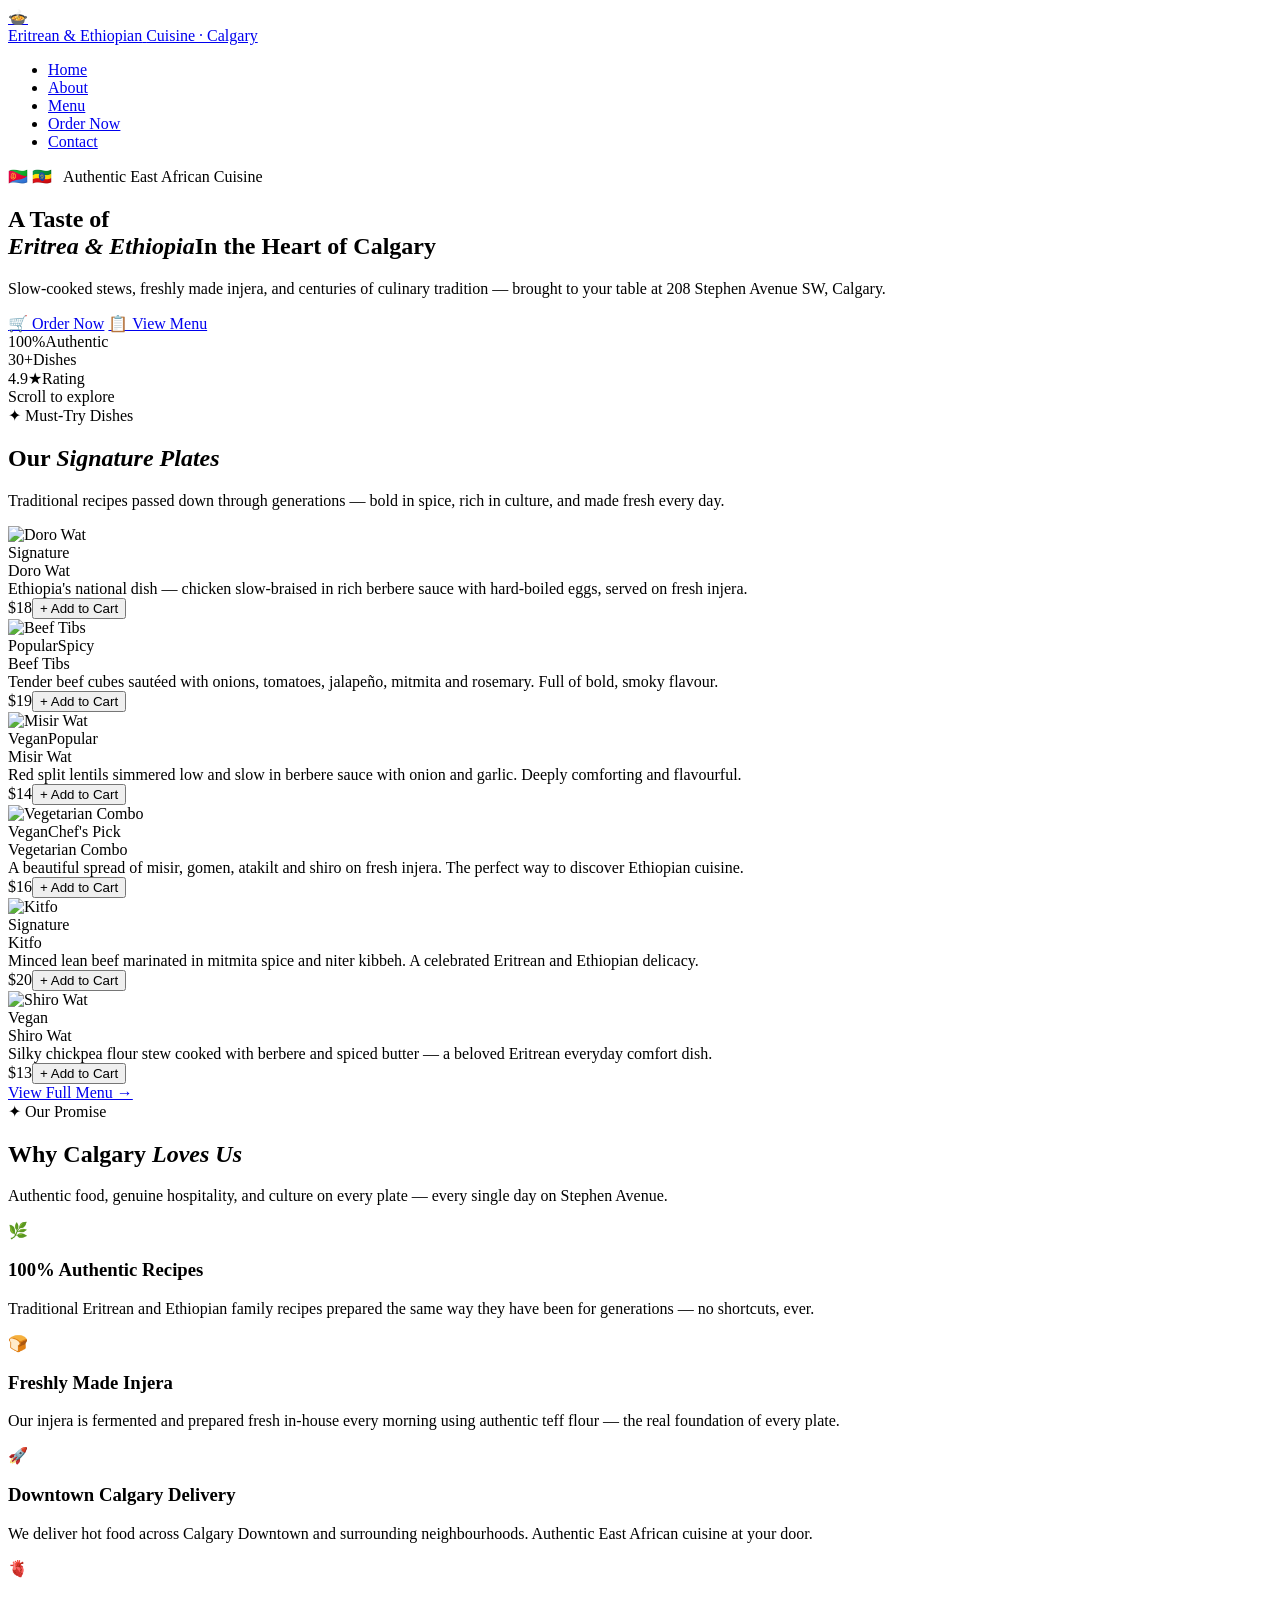
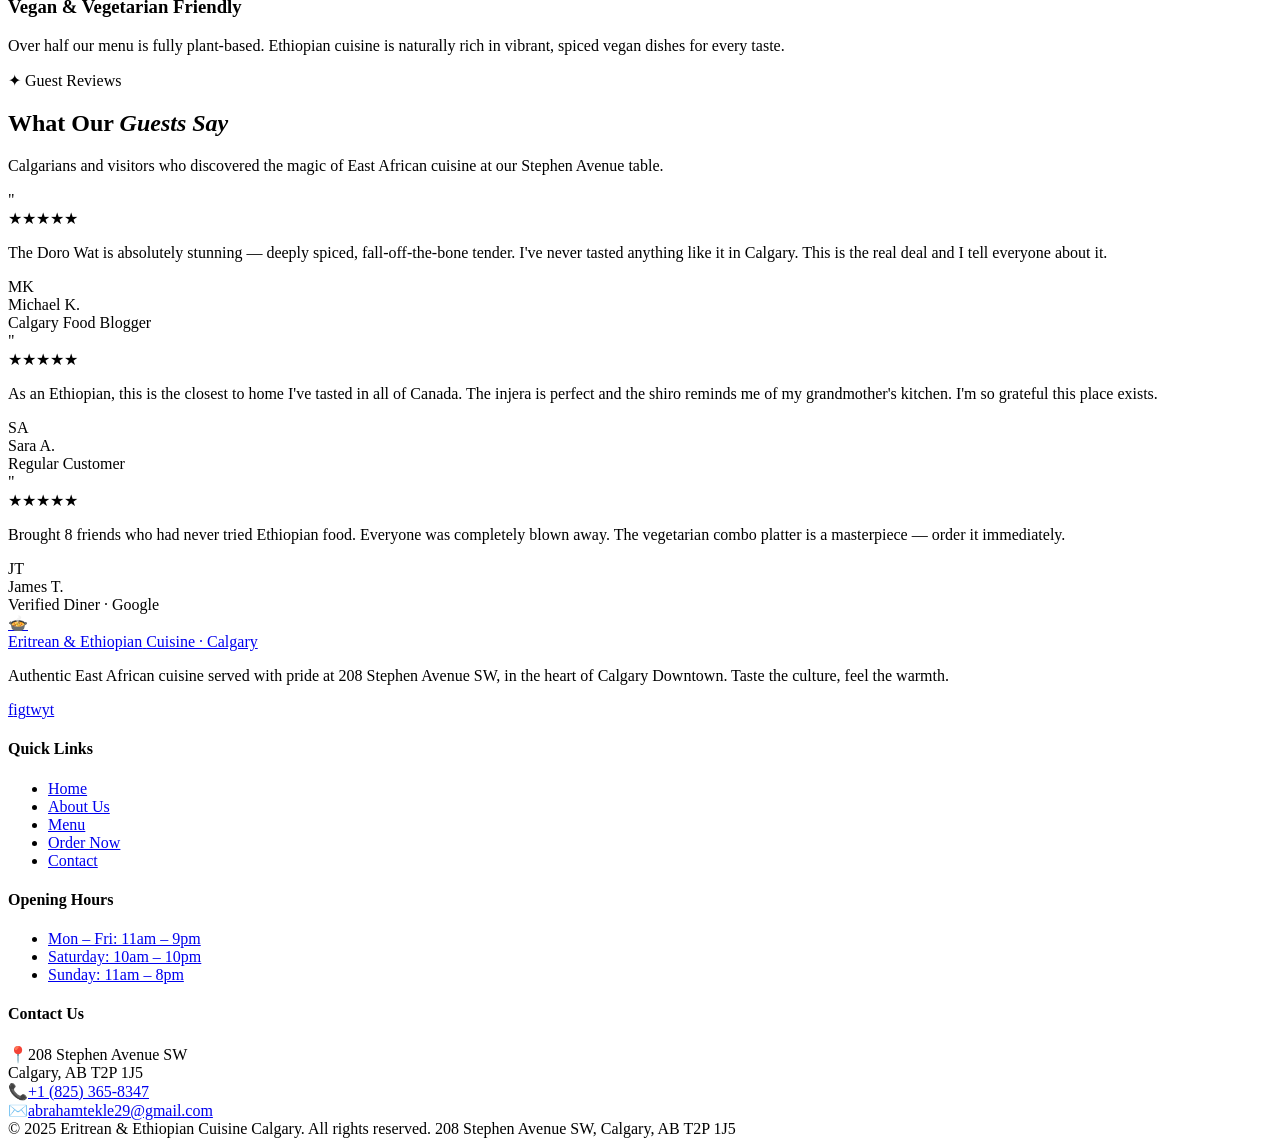
==== index.html @ 9008c28e "Add files via upload" ====
<!DOCTYPE html>
<html lang="en">
<head>
<link rel="stylesheet" href="css/style.css">
<meta charset="UTF-8">
<meta name="viewport" content="width=device-width, initial-scale=1.0">
<title>Eritrean & Ethiopian Cuisine — Calgary Downtown</title>

</head>
<body>

<!-- ── NAVBAR ── -->
<nav class="nav" id="nav">
  <a href="index.html" class="logo">
    <div class="logo-mark">🍲</div>
    <div class="logo-text">
      <span class="logo-main">Eritrean & Ethiopian</span>
      <span class="logo-sub">Cuisine · Calgary</span>
    </div>
  </a>
  <ul class="nav-links" id="navLinks">
    <li><a href="index.html" class="active">Home</a></li>
    <li><a href="about.html">About</a></li>
    <li><a href="menu.html">Menu</a></li>
    <li><a href="order.html" class="nav-cta">Order Now</a></li>
    <li><a href="contact.html">Contact</a></li>
  </ul>
  <div class="hamburger" onclick="document.getElementById('navLinks').classList.toggle('open')">
    <span></span><span></span><span></span>
  </div>
</nav>

<!-- ── HERO ── -->
<section class="hero">
  <div class="hero-bg"></div>
  <div class="hero-glow"></div>
  <div class="hero-content">
    <div class="hero-tag">🇪🇷 🇪🇹 &nbsp; Authentic East African Cuisine</div>
    <h1>A Taste of<br><em>Eritrea & Ethiopia</em><span>In the Heart of Calgary</span></h1>
    <p class="hero-sub">Slow-cooked stews, freshly made injera, and centuries of culinary tradition — brought to your table at 208 Stephen Avenue SW, Calgary.</p>
    <div class="hero-btns">
      <a href="order.html" class="btn btn-red">🛒 Order Now</a>
      <a href="menu.html" class="btn btn-outline">📋 View Menu</a>
    </div>
  </div>
  <div class="hero-stats">
    <div class="hero-stats-inner">
      <div class="stat"><span class="num">100%</span><span class="lbl">Authentic</span></div>
      <div class="stat"><span class="num">30+</span><span class="lbl">Dishes</span></div>
      <div class="stat"><span class="num">4.9★</span><span class="lbl">Rating</span></div>
    </div>
  </div>
  <div class="hero-scroll"><div class="scroll-line"></div> Scroll to explore</div>
  <div class="hero-fade"></div>
</section>
<div class="flag-stripe"></div>

<!-- ── FEATURED DISHES ── -->
<section style="background:var(--bg2);">
  <div class="eyebrow reveal">✦ Must-Try Dishes</div>
  <h2 class="sh reveal">Our <em>Signature Plates</em></h2>
  <p class="section-sub reveal">Traditional recipes passed down through generations — bold in spice, rich in culture, and made fresh every day.</p>
  <div class="dishes-grid">

    <div class="dish-card reveal">
      <div class="dish-img">
        <img src="images/hero-bg.jpg" alt="Doro Wat" loading="lazy">
        <div class="dish-img-overlay"></div>
        <div class="badge-wrap"><span class="badge bp">Signature</span></div>
      </div>
      <div class="dish-body">
        <div class="dish-name">Doro Wat</div>
        <div class="dish-desc">Ethiopia's national dish — chicken slow-braised in rich berbere sauce with hard-boiled eggs, served on fresh injera.</div>
        <div class="dish-foot"><span class="dish-price">$18</span><button class="add-btn" onclick="flash(this)">+ Add to Cart</button></div>
      </div>
    </div>

    <div class="dish-card reveal">
      <div class="dish-img">
        <img src="images/tibs.jpg" alt="Beef Tibs" loading="lazy">
        <div class="dish-img-overlay"></div>
        <div class="badge-wrap"><span class="badge bp">Popular</span><span class="badge bs">Spicy</span></div>
      </div>
      <div class="dish-body">
        <div class="dish-name">Beef Tibs</div>
        <div class="dish-desc">Tender beef cubes sautéed with onions, tomatoes, jalapeño, mitmita and rosemary. Full of bold, smoky flavour.</div>
        <div class="dish-foot"><span class="dish-price">$19</span><button class="add-btn" onclick="flash(this)">+ Add to Cart</button></div>
      </div>
    </div>

    <div class="dish-card reveal">
      <div class="dish-img">
        <img src="images/misir-wat.jpg" alt="Misir Wat" loading="lazy">
        <div class="dish-img-overlay"></div>
        <div class="badge-wrap"><span class="badge bv">Vegan</span><span class="badge bp">Popular</span></div>
      </div>
      <div class="dish-body">
        <div class="dish-name">Misir Wat</div>
        <div class="dish-desc">Red split lentils simmered low and slow in berbere sauce with onion and garlic. Deeply comforting and flavourful.</div>
        <div class="dish-foot"><span class="dish-price">$14</span><button class="add-btn" onclick="flash(this)">+ Add to Cart</button></div>
      </div>
    </div>

    <div class="dish-card reveal">
      <div class="dish-img">
        <img src="images/veggie-combo.jpg" alt="Vegetarian Combo" loading="lazy">
        <div class="dish-img-overlay"></div>
        <div class="badge-wrap"><span class="badge bv">Vegan</span><span class="badge bc">Chef's Pick</span></div>
      </div>
      <div class="dish-body">
        <div class="dish-name">Vegetarian Combo</div>
        <div class="dish-desc">A beautiful spread of misir, gomen, atakilt and shiro on fresh injera. The perfect way to discover Ethiopian cuisine.</div>
        <div class="dish-foot"><span class="dish-price">$16</span><button class="add-btn" onclick="flash(this)">+ Add to Cart</button></div>
      </div>
    </div>

    <div class="dish-card reveal">
      <div class="dish-img">
        <img src="images/kitfo.jpg" alt="Kitfo" loading="lazy">
        <div class="dish-img-overlay"></div>
        <div class="badge-wrap"><span class="badge bp">Signature</span></div>
      </div>
      <div class="dish-body">
        <div class="dish-name">Kitfo</div>
        <div class="dish-desc">Minced lean beef marinated in mitmita spice and niter kibbeh. A celebrated Eritrean and Ethiopian delicacy.</div>
        <div class="dish-foot"><span class="dish-price">$20</span><button class="add-btn" onclick="flash(this)">+ Add to Cart</button></div>
      </div>
    </div>

    <div class="dish-card reveal">
      <div class="dish-img">
        <img src="images/shiro.jpg" alt="Shiro Wat" loading="lazy">
        <div class="dish-img-overlay"></div>
        <div class="badge-wrap"><span class="badge bv">Vegan</span></div>
      </div>
      <div class="dish-body">
        <div class="dish-name">Shiro Wat</div>
        <div class="dish-desc">Silky chickpea flour stew cooked with berbere and spiced butter — a beloved Eritrean everyday comfort dish.</div>
        <div class="dish-foot"><span class="dish-price">$13</span><button class="add-btn" onclick="flash(this)">+ Add to Cart</button></div>
      </div>
    </div>

  </div>
  <div class="view-all reveal"><a href="menu.html" class="btn btn-outline">View Full Menu →</a></div>
</section>

<!-- ── WHY CHOOSE US ── -->
<section style="background:var(--bg);">
  <div class="eyebrow reveal">✦ Our Promise</div>
  <h2 class="sh reveal">Why Calgary <em>Loves Us</em></h2>
  <p class="section-sub reveal">Authentic food, genuine hospitality, and culture on every plate — every single day on Stephen Avenue.</p>
  <div class="why-grid">
    <div class="why-card reveal">
      <div class="why-icon">🌿</div>
      <h3>100% Authentic Recipes</h3>
      <p>Traditional Eritrean and Ethiopian family recipes prepared the same way they have been for generations — no shortcuts, ever.</p>
    </div>
    <div class="why-card reveal">
      <div class="why-icon">🍞</div>
      <h3>Freshly Made Injera</h3>
      <p>Our injera is fermented and prepared fresh in-house every morning using authentic teff flour — the real foundation of every plate.</p>
    </div>
    <div class="why-card reveal">
      <div class="why-icon">🚀</div>
      <h3>Downtown Calgary Delivery</h3>
      <p>We deliver hot food across Calgary Downtown and surrounding neighbourhoods. Authentic East African cuisine at your door.</p>
    </div>
    <div class="why-card reveal">
      <div class="why-icon">🫀</div>
      <h3>Vegan & Vegetarian Friendly</h3>
      <p>Over half our menu is fully plant-based. Ethiopian cuisine is naturally rich in vibrant, spiced vegan dishes for every taste.</p>
    </div>
  </div>
</section>

<!-- ── TESTIMONIALS ── -->
<section style="background:var(--bg2);">
  <div class="eyebrow reveal">✦ Guest Reviews</div>
  <h2 class="sh reveal">What Our <em>Guests Say</em></h2>
  <p class="section-sub reveal">Calgarians and visitors who discovered the magic of East African cuisine at our Stephen Avenue table.</p>
  <div class="test-grid">
    <div class="test-card reveal">
      <div class="quote-icon">"</div>
      <div class="stars">★★★★★</div>
      <p class="test-text">The Doro Wat is absolutely stunning — deeply spiced, fall-off-the-bone tender. I've never tasted anything like it in Calgary. This is the real deal and I tell everyone about it.</p>
      <div class="reviewer"><div class="rev-av">MK</div><div><div class="rev-name">Michael K.</div><div class="rev-title">Calgary Food Blogger</div></div></div>
    </div>
    <div class="test-card reveal">
      <div class="quote-icon">"</div>
      <div class="stars">★★★★★</div>
      <p class="test-text">As an Ethiopian, this is the closest to home I've tasted in all of Canada. The injera is perfect and the shiro reminds me of my grandmother's kitchen. I'm so grateful this place exists.</p>
      <div class="reviewer"><div class="rev-av">SA</div><div><div class="rev-name">Sara A.</div><div class="rev-title">Regular Customer</div></div></div>
    </div>
    <div class="test-card reveal">
      <div class="quote-icon">"</div>
      <div class="stars">★★★★★</div>
      <p class="test-text">Brought 8 friends who had never tried Ethiopian food. Everyone was completely blown away. The vegetarian combo platter is a masterpiece — order it immediately.</p>
      <div class="reviewer"><div class="rev-av">JT</div><div><div class="rev-name">James T.</div><div class="rev-title">Verified Diner · Google</div></div></div>
    </div>
  </div>
</section>

<!-- ── FOOTER ── -->
<footer>
  <div class="footer-grid">
    <div class="footer-brand">
      <a href="index.html" class="logo">
        <div class="logo-mark">🍲</div>
        <div class="logo-text">
          <span class="logo-main">Eritrean & Ethiopian</span>
          <span class="logo-sub">Cuisine · Calgary</span>
        </div>
      </a>
      <p>Authentic East African cuisine served with pride at 208 Stephen Avenue SW, in the heart of Calgary Downtown. Taste the culture, feel the warmth.</p>
      <div class="socials"><a href="#">f</a><a href="#">ig</a><a href="#">tw</a><a href="#">yt</a></div>
    </div>
    <div class="footer-col">
      <h4>Quick Links</h4>
      <ul>
        <li><a href="index.html">Home</a></li>
        <li><a href="about.html">About Us</a></li>
        <li><a href="menu.html">Menu</a></li>
        <li><a href="order.html">Order Now</a></li>
        <li><a href="contact.html">Contact</a></li>
      </ul>
    </div>
    <div class="footer-col">
      <h4>Opening Hours</h4>
      <ul>
        <li><a href="#">Mon – Fri: 11am – 9pm</a></li>
        <li><a href="#">Saturday: 10am – 10pm</a></li>
        <li><a href="#">Sunday: 11am – 8pm</a></li>
      </ul>
    </div>
    <div class="footer-col">
      <h4>Contact Us</h4>
      <div class="fci"><span class="ico">📍</span><span>208 Stephen Avenue SW<br>Calgary, AB T2P 1J5</span></div>
      <div class="fci"><span class="ico">📞</span><span><a href="tel:+18253658347">+1 (825) 365-8347</a></span></div>
      <div class="fci"><span class="ico">✉️</span><span><a href="mailto:abrahamtekle29@gmail.com">abrahamtekle29@gmail.com</a></span></div>
    </div>
  </div>
  <div class="footer-bottom">
    <span>© 2025 Eritrean & Ethiopian Cuisine Calgary. All rights reserved.</span>
    <span>208 Stephen Avenue SW, Calgary, AB T2P 1J5</span>
  </div>
</footer>

<script>
  const nav = document.getElementById('nav');
  window.addEventListener('scroll', () => nav.classList.toggle('scrolled', scrollY > 50));
  const obs = new IntersectionObserver((e) => e.forEach((el, i) => { if (el.isIntersecting) setTimeout(() => el.target.classList.add('in'), i * 80); }), { threshold: .1 });
  document.querySelectorAll('.reveal').forEach(el => obs.observe(el));
  function flash(btn) {
    btn.textContent = '✓ Added'; btn.style.background = '#2a5424'; btn.style.borderColor = '#2a5424'; btn.style.color = '#6abf5e';
    setTimeout(() => { btn.textContent = '+ Add to Cart'; btn.style.cssText = ''; }, 1600);
  }
</script>
</body>
</html>
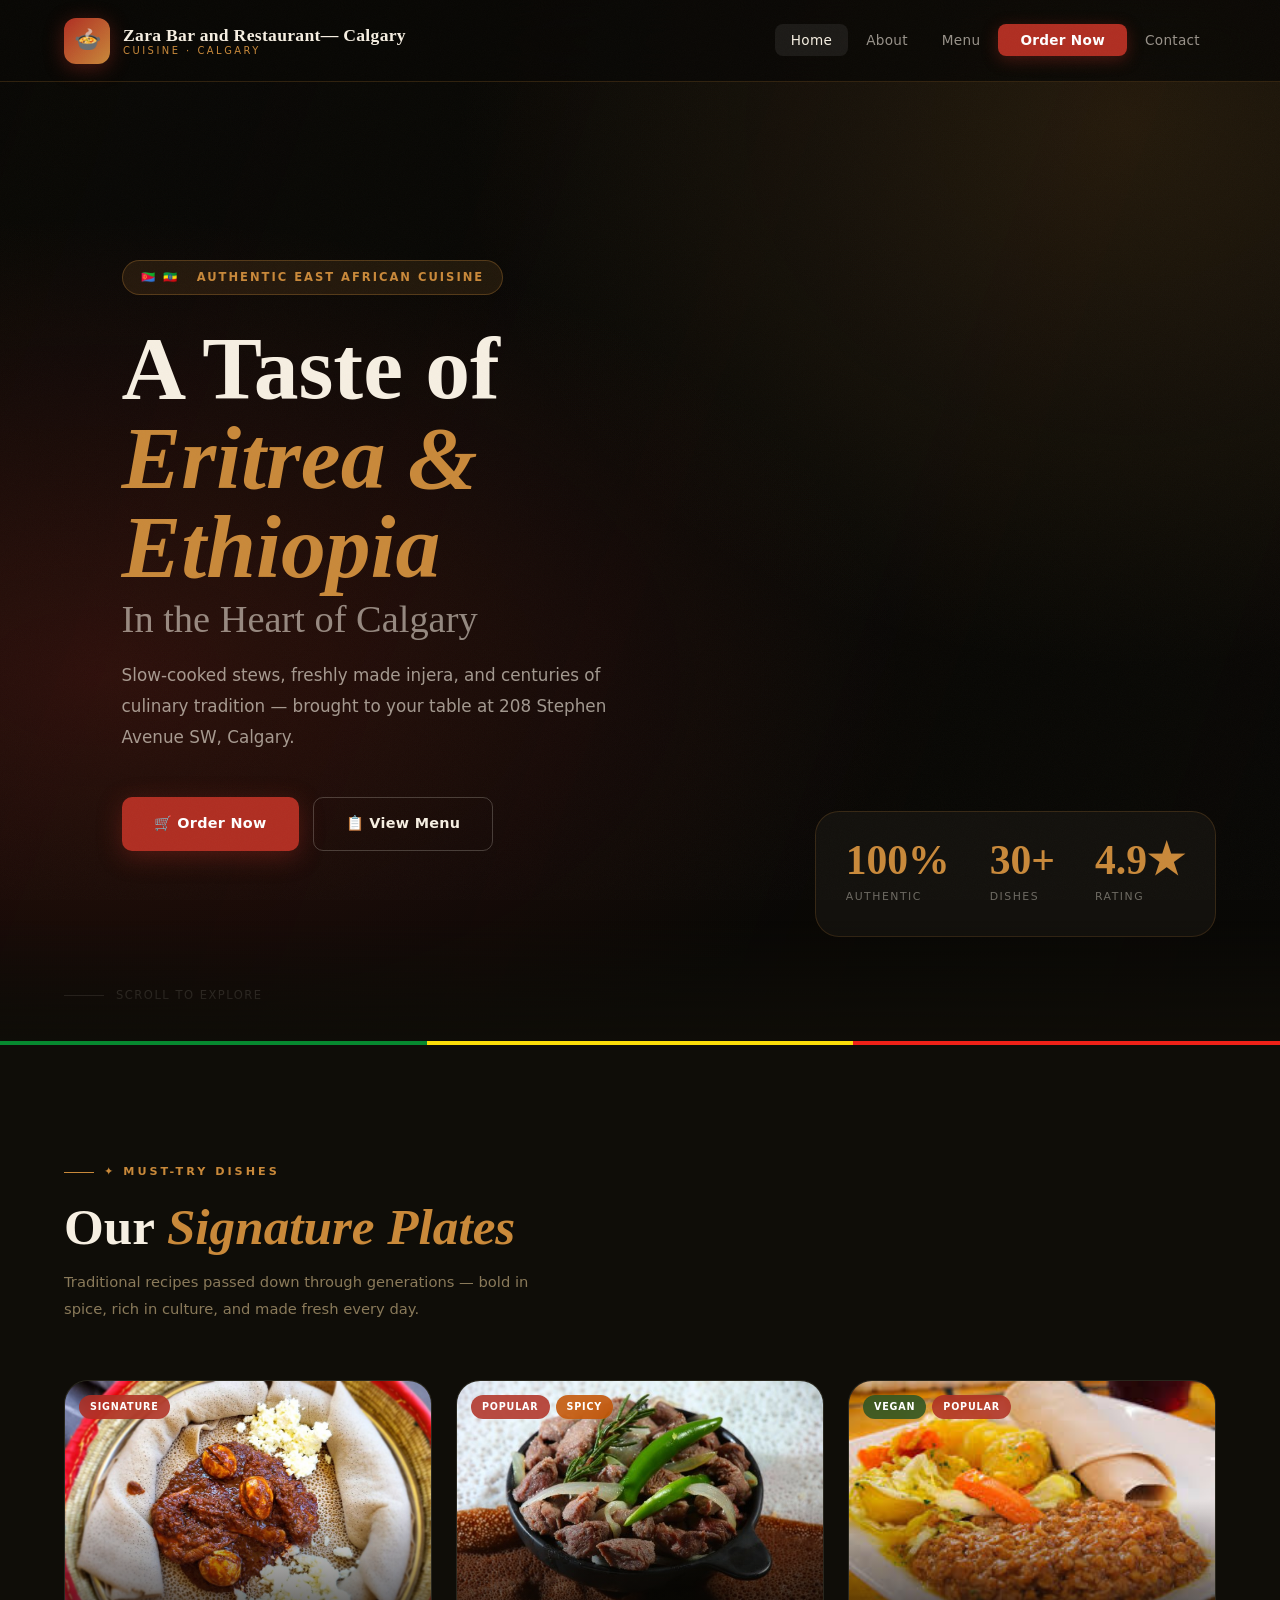
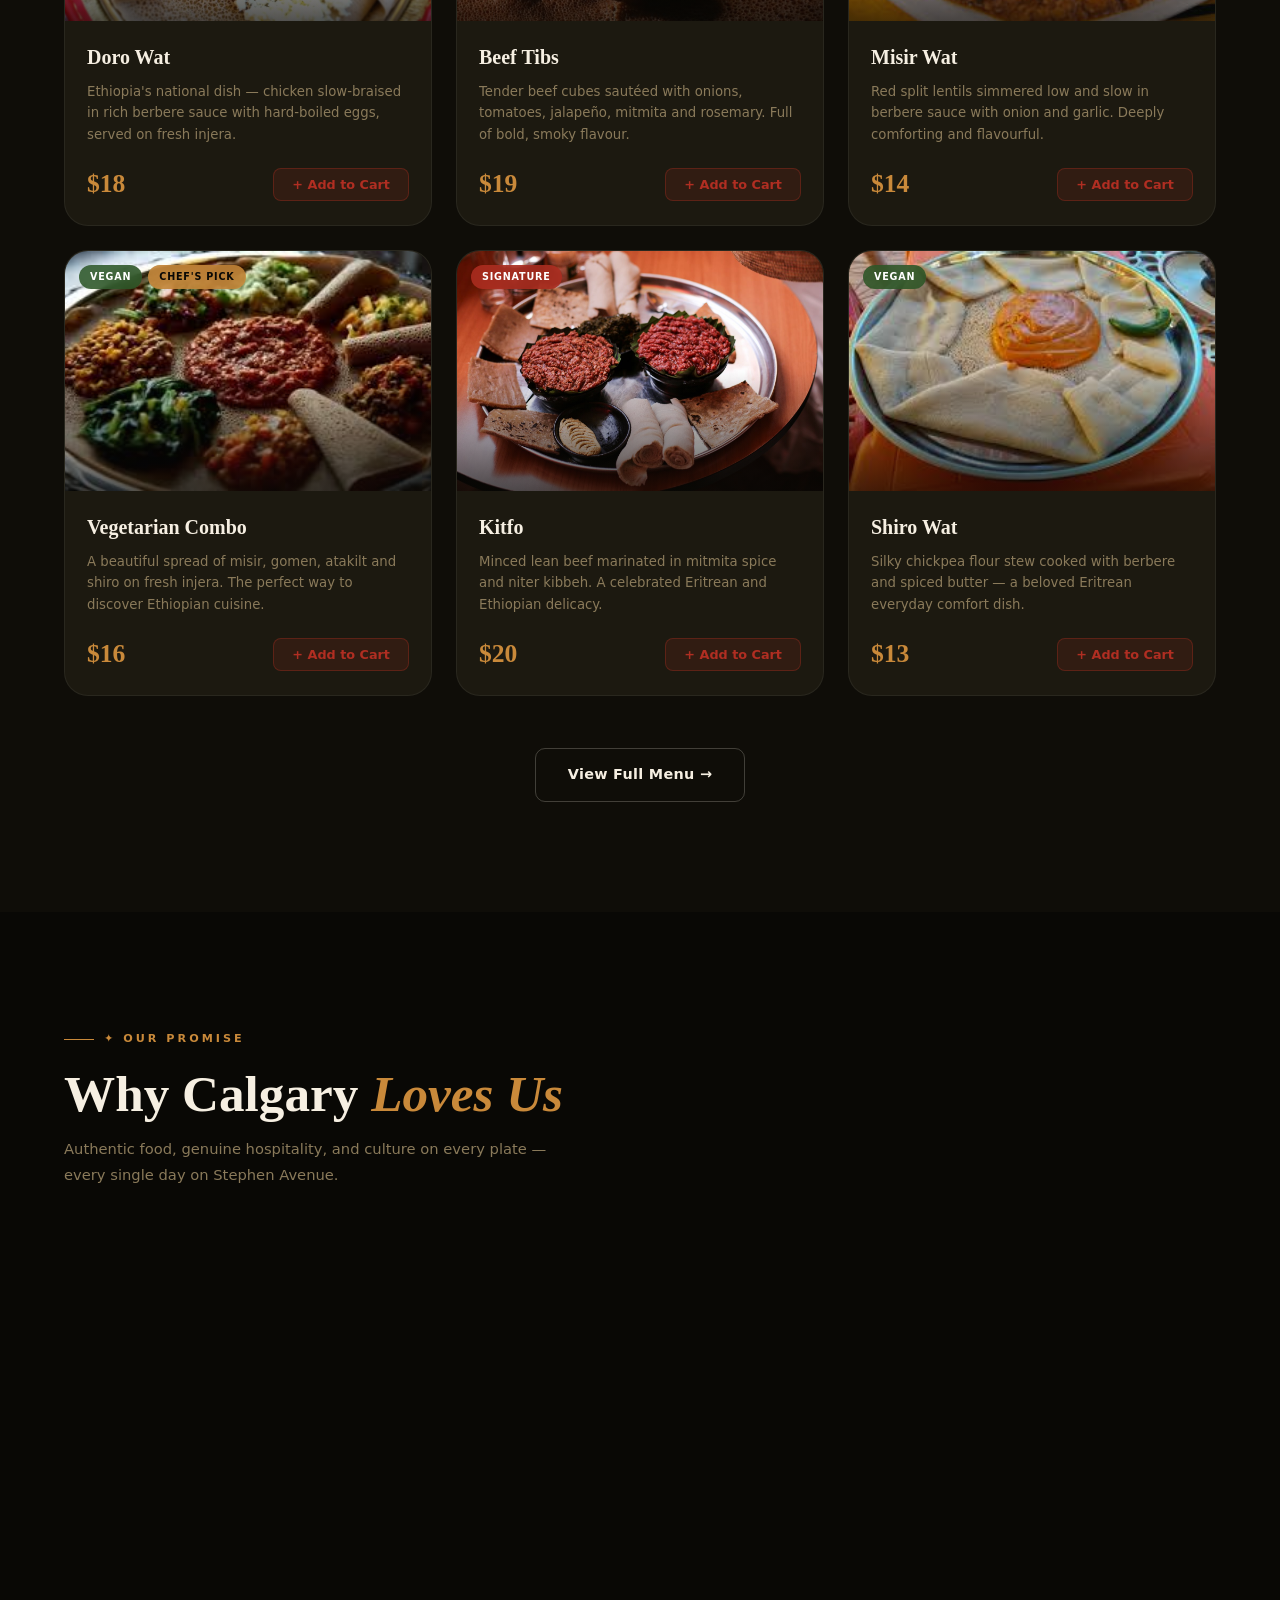
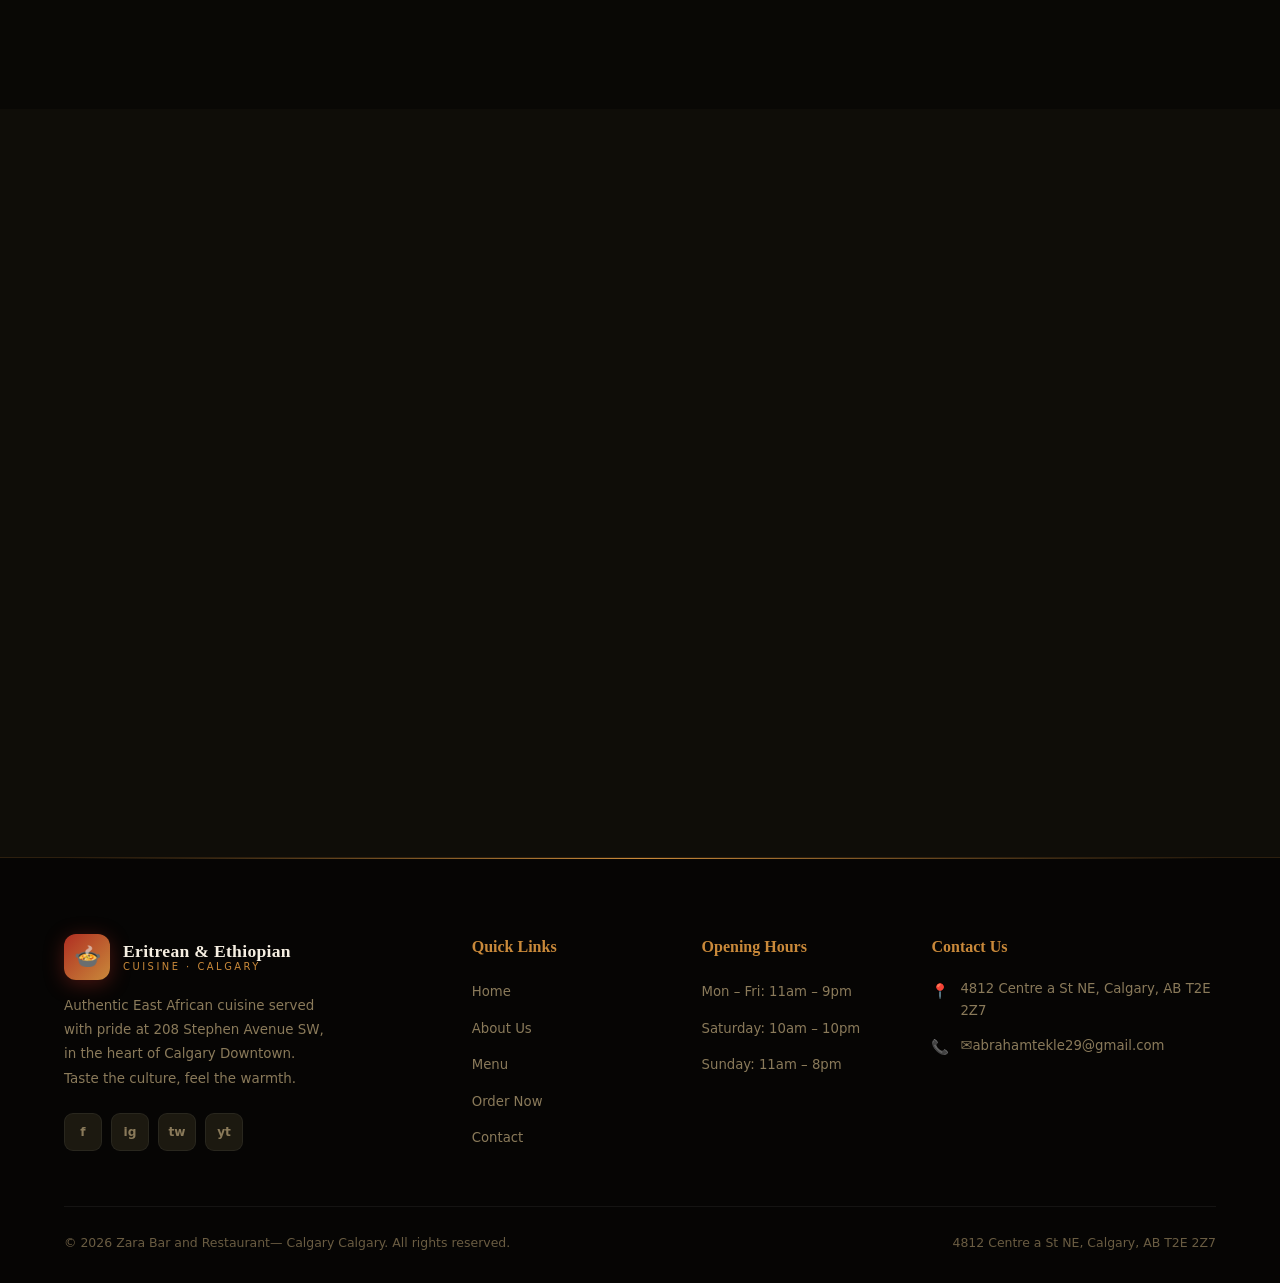
==== commit 6f1655ee: "Update restaurant name and address in index.html" ====
--- a/index.html
+++ b/index.html
@@ -4,7 +4,7 @@
 <link rel="stylesheet" href="css/style.css">
 <meta charset="UTF-8">
 <meta name="viewport" content="width=device-width, initial-scale=1.0">
-<title>Eritrean & Ethiopian Cuisine — Calgary Downtown</title>
+<title>Zara Bar and Restaurant— Calgary </title>
 
 </head>
 <body>
@@ -14,7 +14,7 @@
   <a href="index.html" class="logo">
     <div class="logo-mark">🍲</div>
     <div class="logo-text">
-      <span class="logo-main">Eritrean & Ethiopian</span>
+      <span class="logo-main">Zara Bar and Restaurant— Calgary</span>
       <span class="logo-sub">Cuisine · Calgary</span>
     </div>
   </a>
@@ -234,14 +234,14 @@
     </div>
     <div class="footer-col">
       <h4>Contact Us</h4>
-      <div class="fci"><span class="ico">📍</span><span>208 Stephen Avenue SW<br>Calgary, AB T2P 1J5</span></div>
-      <div class="fci"><span class="ico">📞</span><span><a href="tel:+18253658347">+1 (825) 365-8347</a></span></div>
+      <div class="fci"><span class="ico">📍</span><span>4812 Centre a St NE, Calgary, AB T2E 2Z7</span></div>
+      <div class="fci"><span class="ico">📞</span><span><a href="tel:+1(639) 533-5884</a></span></div>
       <div class="fci"><span class="ico">✉️</span><span><a href="mailto:abrahamtekle29@gmail.com">abrahamtekle29@gmail.com</a></span></div>
     </div>
   </div>
   <div class="footer-bottom">
-    <span>© 2025 Eritrean & Ethiopian Cuisine Calgary. All rights reserved.</span>
-    <span>208 Stephen Avenue SW, Calgary, AB T2P 1J5</span>
+    <span>© 2026 Zara Bar and Restaurant— Calgary Calgary. All rights reserved.</span>
+    <span>4812 Centre a St NE, Calgary, AB T2E 2Z7</span>
   </div>
 </footer>
 
--- a/css/style.css
+++ b/css/style.css
@@ -0,0 +1,547 @@
+/* ============================================================
+   Eritrean & Ethiopian Cuisine — Calgary
+   style.css  |  All pages
+   ============================================================ */
+
+@import url('https://fonts.googleapis.com/css2?family=Playfair+Display:ital,wght@0,400;0,600;0,700;0,900;1,400;1,700&family=Jost:wght@300;400;500;600&display=swap');
+
+/* ── VARIABLES ── */
+:root {
+  --bg:        #090805;
+  --bg2:       #0f0d08;
+  --bg3:       #161310;
+  --card:      #1c1910;
+  --card2:     #221f14;
+  --gold:      #c9893a;
+  --gold-lt:   #e8b86a;
+  --gold-dim:  rgba(201,137,58,.15);
+  --red:       #b02e22;
+  --red-dk:    #8a2318;
+  --red-dim:   rgba(176,46,34,.15);
+  --green:     #2a5424;
+  --cream:     #f6efe2;
+  --cream2:    #e8dcc8;
+  --muted:     #8a7a5a;
+  --muted2:    #6a5c42;
+  --border:    rgba(201,137,58,.2);
+  --border2:   rgba(255,255,255,.06);
+  --border3:   rgba(255,255,255,.03);
+  --font-d:    'Playfair Display', Georgia, serif;
+  --font-b:    'Jost', system-ui, sans-serif;
+  --r:         16px;
+  --r2:        24px;
+  --shadow:    0 32px 80px rgba(0,0,0,.6);
+  --shadow2:   0 8px 32px rgba(0,0,0,.4);
+}
+
+/* ── RESET ── */
+*, *::before, *::after { margin: 0; padding: 0; box-sizing: border-box; }
+html  { scroll-behavior: smooth; }
+body  {
+  font-family: var(--font-b);
+  background: var(--bg);
+  color: var(--cream);
+  line-height: 1.65;
+  overflow-x: hidden;
+}
+img    { display: block; max-width: 100%; }
+a      { text-decoration: none; color: inherit; }
+button { font-family: var(--font-b); cursor: pointer; }
+
+::-webkit-scrollbar        { width: 5px; }
+::-webkit-scrollbar-track  { background: var(--bg); }
+::-webkit-scrollbar-thumb  { background: var(--gold); border-radius: 3px; }
+
+/* ── NOISE GRAIN OVERLAY ── */
+body::before {
+  content: '';
+  position: fixed;
+  inset: 0;
+  z-index: 9999;
+  pointer-events: none;
+  opacity: .025;
+  background-image: url("data:image/svg+xml,%3Csvg viewBox='0 0 256 256' xmlns='http://www.w3.org/2000/svg'%3E%3Cfilter id='n'%3E%3CfeTurbulence type='fractalNoise' baseFrequency='0.85' numOctaves='4' stitchTiles='stitch'/%3E%3C/filter%3E%3Crect width='100%25' height='100%25' filter='url(%23n)'/%3E%3C/svg%3E");
+  background-size: 200px;
+}
+
+/* ── NAVBAR ── */
+.nav {
+  position: fixed; top: 0; left: 0; right: 0; z-index: 900;
+  display: flex; align-items: center; justify-content: space-between;
+  padding: 0 5%; height: 82px;
+  background: rgba(9,8,5,.82);
+  backdrop-filter: blur(28px);
+  border-bottom: 1px solid var(--border);
+  transition: height .35s, background .35s;
+}
+.nav.scrolled { height: 66px; background: rgba(9,8,5,.97); }
+
+.logo        { display: flex; align-items: center; gap: 13px; }
+.logo-mark   {
+  width: 46px; height: 46px; border-radius: 12px; flex-shrink: 0;
+  background: linear-gradient(135deg, var(--red), var(--gold));
+  display: flex; align-items: center; justify-content: center;
+  font-size: 22px;
+  box-shadow: 0 4px 20px rgba(176,46,34,.4);
+}
+.logo-text   { display: flex; flex-direction: column; line-height: 1.15; }
+.logo-main   { font-family: var(--font-d); font-size: 1.1rem; font-weight: 700; color: var(--cream); letter-spacing: .3px; }
+.logo-sub    { font-size: .62rem; color: var(--gold); letter-spacing: 2.5px; text-transform: uppercase; font-weight: 500; }
+
+.nav-links   { display: flex; align-items: center; gap: 2px; list-style: none; }
+.nav-links a {
+  font-size: .85rem; font-weight: 500; letter-spacing: .3px;
+  color: rgba(246,239,226,.6); padding: 8px 16px; border-radius: 8px;
+  transition: color .2s, background .2s;
+}
+.nav-links a:hover,
+.nav-links a.active { color: var(--cream); background: rgba(255,255,255,.07); }
+.nav-cta            { background: var(--red) !important; color: #fff !important; padding: 8px 22px !important; font-weight: 600 !important; border-radius: 8px; box-shadow: 0 4px 16px rgba(176,46,34,.35); }
+.nav-cta:hover      { background: var(--red-dk) !important; transform: translateY(-1px); box-shadow: 0 6px 20px rgba(176,46,34,.5) !important; }
+
+.hamburger      { display: none; flex-direction: column; gap: 5px; }
+.hamburger span { width: 22px; height: 2px; background: var(--cream); border-radius: 2px; transition: .3s; }
+
+/* ── FLAG STRIPE ── */
+.flag-stripe { height: 4px; background: linear-gradient(to right, #078930 33.33%, #FCDD09 33.33% 66.66%, #EF2118 66.66%); }
+
+/* ── SHARED SECTION ── */
+section { padding: 110px 5%; }
+
+.eyebrow        { display: inline-flex; align-items: center; gap: 10px; font-size: .7rem; font-weight: 600; letter-spacing: 3px; text-transform: uppercase; color: var(--gold); margin-bottom: 16px; }
+.eyebrow::before{ content: ''; width: 30px; height: 1px; background: var(--gold); }
+
+h2.sh    { font-family: var(--font-d); font-size: clamp(2.2rem, 4vw, 3.2rem); font-weight: 700; line-height: 1.12; margin-bottom: 14px; }
+h2.sh em { font-style: italic; color: var(--gold); }
+.section-sub { font-size: .92rem; color: var(--muted); max-width: 500px; font-weight: 300; margin-bottom: 58px; line-height: 1.8; }
+
+/* ── BUTTONS ── */
+.btn         { display: inline-flex; align-items: center; gap: 10px; padding: 14px 32px; border-radius: 10px; font-size: .9rem; font-weight: 600; letter-spacing: .3px; transition: all .28s; border: none; }
+.btn-red     { background: var(--red); color: #fff; box-shadow: 0 6px 24px rgba(176,46,34,.35); }
+.btn-red:hover   { background: var(--red-dk); transform: translateY(-3px); box-shadow: 0 12px 32px rgba(176,46,34,.5); }
+.btn-gold    { background: linear-gradient(135deg, var(--gold), var(--gold-lt)); color: var(--bg); font-weight: 700; box-shadow: 0 6px 24px rgba(201,137,58,.3); }
+.btn-gold:hover  { transform: translateY(-3px); box-shadow: 0 12px 32px rgba(201,137,58,.45); }
+.btn-outline { background: transparent; color: var(--cream); border: 1.5px solid rgba(246,239,226,.22); }
+.btn-outline:hover { border-color: var(--gold); color: var(--gold); transform: translateY(-2px); }
+
+/* ── PAGE HERO ── */
+.page-hero {
+  padding: 180px 5% 90px; text-align: center;
+  position: relative; overflow: hidden;
+  background: linear-gradient(to bottom, var(--bg2), var(--bg));
+}
+.page-hero::before {
+  content: ''; position: absolute; inset: 0;
+  background: radial-gradient(ellipse at 50% -10%, rgba(176,46,34,.18) 0%, transparent 60%);
+}
+.page-hero::after {
+  content: ''; position: absolute;
+  bottom: 0; left: 50%; transform: translateX(-50%);
+  width: 200px; height: 1px;
+  background: linear-gradient(to right, transparent, var(--gold), transparent);
+}
+.page-hero .eyebrow { justify-content: center; }
+.page-hero h1        { font-family: var(--font-d); font-size: clamp(2.8rem, 5.5vw, 4.5rem); font-weight: 900; position: relative; line-height: 1.05; }
+.page-hero h1 em     { font-style: italic; color: var(--gold); }
+.page-hero p         { color: var(--muted); font-size: .95rem; max-width: 520px; margin: 18px auto 0; line-height: 1.8; }
+
+/* ── HERO (home) ── */
+.hero     { min-height: 100vh; position: relative; display: flex; align-items: center; overflow: hidden; }
+.hero-bg  {
+  position: absolute; inset: 0; z-index: 0;
+  background:
+    linear-gradient(110deg, rgba(9,8,5,.97) 0%, rgba(9,8,5,.6) 50%, rgba(9,8,5,.88) 100%),
+    url('images/hero-bg.jpg') center/cover no-repeat;
+}
+.hero-glow {
+  position: absolute; inset: 0; z-index: 1;
+  background:
+    radial-gradient(ellipse at 8% 65%,  rgba(176,46,34,.22)  0%, transparent 48%),
+    radial-gradient(ellipse at 88% 12%, rgba(201,137,58,.14)  0%, transparent 42%),
+    radial-gradient(ellipse at 50% 100%, rgba(9,8,5,.8) 0%, transparent 50%);
+}
+.hero-content { position: relative; z-index: 2; padding: 150px 5% 80px; max-width: 760px; }
+
+.hero-tag {
+  display: inline-flex; align-items: center; gap: 8px;
+  background: rgba(201,137,58,.12); border: 1px solid rgba(201,137,58,.3);
+  border-radius: 50px; padding: 7px 18px;
+  font-size: .72rem; font-weight: 600; letter-spacing: 2px; text-transform: uppercase; color: var(--gold);
+  margin-bottom: 28px;
+  animation: fadeUp .7s ease both;
+}
+
+.hero h1        { font-family: var(--font-d); font-size: clamp(3.2rem, 7vw, 6.5rem); font-weight: 900; line-height: 1.0; margin-bottom: 8px; animation: fadeUp .7s .1s ease both; }
+.hero h1 em     { font-style: italic; color: var(--gold); display: block; }
+.hero h1 span   { color: rgba(246,239,226,.55); font-size: clamp(1.6rem, 3vw, 2.8rem); font-weight: 400; display: block; margin-top: 8px; font-style: normal; }
+.hero-sub       { font-size: 1.05rem; color: rgba(246,239,226,.62); max-width: 520px; margin: 22px 0 44px; font-weight: 300; line-height: 1.85; animation: fadeUp .7s .2s ease both; }
+.hero-btns      { display: flex; gap: 14px; flex-wrap: wrap; animation: fadeUp .7s .3s ease both; }
+
+.hero-stats {
+  position: absolute; right: 5%; bottom: 10%; z-index: 2;
+  display: flex; flex-direction: column; gap: 6px;
+  animation: fadeLeft .9s .4s ease both;
+}
+.hero-stats-inner {
+  background: rgba(22,19,16,.85); border: 1px solid var(--border);
+  border-radius: var(--r2); padding: 28px 30px;
+  backdrop-filter: blur(20px);
+  display: flex; gap: 40px;
+}
+.stat .num  { font-family: var(--font-d); font-size: 2.6rem; font-weight: 700; color: var(--gold); display: block; line-height: 1; }
+.stat .lbl  { font-size: .68rem; color: rgba(246,239,226,.4); text-transform: uppercase; letter-spacing: 1.5px; margin-top: 5px; }
+
+.hero-scroll {
+  position: absolute; bottom: 36px; left: 5%; z-index: 2;
+  display: flex; align-items: center; gap: 12px;
+  color: rgba(246,239,226,.3); font-size: .72rem; letter-spacing: 1.5px; text-transform: uppercase;
+  animation: fadeUp 1s .6s ease both;
+}
+.scroll-line {
+  width: 40px; height: 1px; background: rgba(246,239,226,.25);
+  animation: scrollPulse 2s ease infinite;
+}
+@keyframes scrollPulse { 0%,100%{width:40px;opacity:.25} 50%{width:65px;opacity:.7} }
+
+.hero-fade { position: absolute; bottom: 0; left: 0; right: 0; height: 120px; background: linear-gradient(to top, var(--bg2), transparent); z-index: 3; }
+
+/* ── FEATURED DISHES ── */
+.dishes-grid  { display: grid; grid-template-columns: repeat(auto-fill, minmax(300px,1fr)); gap: 24px; }
+.dish-card    {
+  background: var(--card); border: 1px solid var(--border2);
+  border-radius: var(--r2); overflow: hidden;
+  transition: transform .38s, border-color .38s, box-shadow .38s;
+  cursor: pointer;
+}
+.dish-card:hover { transform: translateY(-10px); border-color: var(--border); box-shadow: var(--shadow); }
+
+.dish-img       { height: 240px; overflow: hidden; position: relative; }
+.dish-img img   { width: 100%; height: 100%; object-fit: cover; transition: transform .55s; }
+.dish-card:hover .dish-img img { transform: scale(1.08); }
+.dish-img-overlay {
+  position: absolute; inset: 0;
+  background: linear-gradient(to top, rgba(9,8,5,.7) 0%, transparent 50%);
+}
+
+.badge-wrap  { position: absolute; top: 14px; left: 14px; display: flex; gap: 6px; z-index: 1; }
+.badge       { display: inline-block; font-size: .6rem; font-weight: 700; padding: 4px 11px; border-radius: 50px; text-transform: uppercase; letter-spacing: .8px; backdrop-filter: blur(8px); }
+.bp { background: rgba(176,46,34,.85); color: #fff; }
+.bn { background: rgba(42,84,36,.85); color: #fff; }
+.bs { background: rgba(196,82,0,.85); color: #fff; }
+.bv { background: rgba(42,84,36,.85); color: #fff; }
+.bc { background: rgba(201,137,58,.85); color: var(--bg); }
+
+.dish-body  { padding: 20px 22px; }
+.dish-name  { font-family: var(--font-d); font-size: 1.25rem; font-weight: 700; margin-bottom: 7px; }
+.dish-desc  { font-size: .83rem; color: var(--muted); margin-bottom: 18px; line-height: 1.6; }
+.dish-foot  { display: flex; align-items: center; justify-content: space-between; }
+.dish-price { font-family: var(--font-d); font-size: 1.6rem; font-weight: 700; color: var(--gold); }
+.add-btn    { background: var(--red-dim); border: 1px solid rgba(176,46,34,.35); color: var(--red); padding: 8px 18px; border-radius: 8px; font-size: .8rem; font-weight: 600; transition: .25s; }
+.add-btn:hover { background: var(--red); color: #fff; border-color: var(--red); transform: scale(1.04); }
+.view-all   { text-align: center; margin-top: 52px; }
+
+/* ── WHY CARDS ── */
+.why-grid  { display: grid; grid-template-columns: repeat(auto-fit, minmax(230px,1fr)); gap: 22px; }
+.why-card  {
+  background: var(--card); border: 1px solid var(--border2);
+  border-radius: var(--r2); padding: 38px 28px; text-align: center;
+  transition: transform .32s, border-color .32s, box-shadow .32s;
+  position: relative; overflow: hidden;
+}
+.why-card::before {
+  content: ''; position: absolute; bottom: 0; left: 0; right: 0;
+  height: 3px; background: linear-gradient(to right, var(--red), var(--gold));
+  transform: scaleX(0); transition: transform .35s;
+}
+.why-card:hover { border-color: var(--border); transform: translateY(-6px); box-shadow: var(--shadow2); }
+.why-card:hover::before { transform: scaleX(1); }
+.why-icon  { width: 68px; height: 68px; background: linear-gradient(135deg, var(--red-dim), var(--gold-dim)); border: 1px solid var(--border); border-radius: 18px; display: flex; align-items: center; justify-content: center; font-size: 28px; margin: 0 auto 22px; transition: transform .32s; }
+.why-card:hover .why-icon { transform: scale(1.1) rotate(5deg); }
+.why-card h3 { font-family: var(--font-d); font-size: 1.15rem; margin-bottom: 10px; font-weight: 700; }
+.why-card p  { font-size: .83rem; color: var(--muted); line-height: 1.7; }
+
+/* ── TESTIMONIALS ── */
+.test-grid   { display: grid; grid-template-columns: repeat(auto-fit, minmax(310px,1fr)); gap: 22px; }
+.test-card   {
+  background: var(--card); border: 1px solid var(--border2);
+  border-radius: var(--r2); padding: 32px; position: relative;
+  transition: border-color .3s, box-shadow .3s;
+}
+.test-card:hover { border-color: var(--border); box-shadow: var(--shadow2); }
+.quote-icon  { font-family: var(--font-d); font-size: 6rem; color: var(--gold); opacity: .15; position: absolute; top: 10px; left: 22px; line-height: 1; }
+.stars       { color: var(--gold); font-size: .9rem; margin-bottom: 16px; letter-spacing: 2px; }
+.test-text   { font-size: .9rem; color: rgba(246,239,226,.75); line-height: 1.8; margin-bottom: 22px; font-style: italic; font-weight: 300; }
+.reviewer    { display: flex; align-items: center; gap: 13px; }
+.rev-av      { width: 46px; height: 46px; border-radius: 50%; background: linear-gradient(135deg, var(--red), var(--gold)); display: flex; align-items: center; justify-content: center; font-weight: 700; font-size: .88rem; flex-shrink: 0; }
+.rev-name    { font-weight: 600; font-size: .9rem; }
+.rev-title   { font-size: .75rem; color: var(--muted); }
+
+/* ── MENU PAGE ── */
+.filter-bar  { display: flex; gap: 10px; flex-wrap: wrap; margin-bottom: 58px; }
+.ftab        { display: inline-flex; align-items: center; gap: 8px; background: var(--card); border: 1px solid var(--border2); color: var(--muted); padding: 10px 22px; border-radius: 50px; font-family: var(--font-b); font-size: .85rem; font-weight: 500; transition: all .25s; }
+.ftab:hover  { border-color: var(--border); color: var(--cream); }
+.ftab.active { background: var(--red); border-color: var(--red); color: #fff; box-shadow: 0 4px 16px rgba(176,46,34,.35); }
+
+.menu-cat    { margin-bottom: 72px; }
+.cat-header  { display: flex; align-items: center; gap: 16px; margin-bottom: 28px; padding-bottom: 16px; border-bottom: 1px solid var(--border2); position: relative; }
+.cat-header::after { content: ''; position: absolute; bottom: -1px; left: 0; width: 60px; height: 2px; background: linear-gradient(to right, var(--red), var(--gold)); }
+.cat-icon    { font-size: 2rem; }
+.cat-title   { font-family: var(--font-d); font-size: 2rem; font-weight: 700; }
+.cat-title span { color: var(--gold); }
+.item-count  { margin-left: auto; font-size: .78rem; color: var(--muted); background: var(--border3); border: 1px solid var(--border2); padding: 5px 14px; border-radius: 50px; }
+
+.menu-grid   { display: grid; grid-template-columns: repeat(auto-fill, minmax(290px,1fr)); gap: 20px; }
+.mi          { background: var(--card); border: 1px solid var(--border2); border-radius: var(--r2); overflow: hidden; display: flex; flex-direction: column; transition: transform .32s, border-color .32s, box-shadow .32s; }
+.mi:hover    { transform: translateY(-7px); border-color: var(--border); box-shadow: var(--shadow); }
+.mi-img      { height: 200px; overflow: hidden; position: relative; }
+.mi-img img  { width: 100%; height: 100%; object-fit: cover; transition: transform .55s; }
+.mi:hover .mi-img img { transform: scale(1.08); }
+.mi-img-overlay { position: absolute; inset: 0; background: linear-gradient(to top, rgba(9,8,5,.55) 0%, transparent 55%); }
+.mi-body     { padding: 18px 20px; flex: 1; display: flex; flex-direction: column; }
+.mi-name     { font-family: var(--font-d); font-size: 1.1rem; font-weight: 700; margin-bottom: 4px; }
+.mi-amh      { font-size: .72rem; color: var(--gold); margin-bottom: 8px; letter-spacing: .5px; opacity: .85; }
+.mi-desc     { font-size: .81rem; color: var(--muted); line-height: 1.6; flex: 1; margin-bottom: 16px; }
+.mi-foot     { display: flex; align-items: center; justify-content: space-between; }
+.mi-price    { font-family: var(--font-d); font-size: 1.45rem; font-weight: 700; color: var(--gold); }
+.cart-btn    { background: var(--red-dim); border: 1px solid rgba(176,46,34,.3); color: var(--red); padding: 7px 16px; border-radius: 8px; font-size: .79rem; font-weight: 600; transition: .22s; }
+.cart-btn:hover { background: var(--red); color: #fff; border-color: var(--red); }
+.cart-btn.added { background: rgba(42,84,36,.3); border-color: #2a5424; color: #6abf5e; }
+[data-cat].hidden { display: none; }
+
+.cart-float       { position: fixed; bottom: 28px; right: 28px; background: var(--red); color: #fff; padding: 13px 24px; border-radius: 50px; font-size: .9rem; font-weight: 600; z-index: 999; display: none; align-items: center; gap: 10px; box-shadow: 0 8px 28px rgba(176,46,34,.5); transition: all .3s; text-decoration: none; }
+.cart-float:hover { background: var(--red-dk); transform: translateY(-3px) scale(1.03); }
+.cart-float.show  { display: flex; }
+.cart-count       { background: #fff; color: var(--red); width: 22px; height: 22px; border-radius: 50%; display: flex; align-items: center; justify-content: center; font-size: .73rem; font-weight: 800; }
+
+/* ── ABOUT PAGE ── */
+.story-layout   { display: grid; grid-template-columns: 1fr 1fr; gap: 90px; align-items: center; }
+.story-img-wrap { position: relative; }
+.story-img-main { width: 100%; height: 520px; object-fit: cover; border-radius: var(--r2); }
+.story-img-accent {
+  position: absolute; bottom: -24px; right: -24px;
+  width: 200px; height: 200px; border-radius: var(--r2);
+  object-fit: cover; border: 4px solid var(--bg);
+  box-shadow: var(--shadow2);
+}
+.story-badge {
+  position: absolute; top: 28px; left: -20px;
+  background: linear-gradient(135deg, var(--red), var(--gold));
+  border-radius: 14px; padding: 18px 22px; text-align: center;
+  box-shadow: 0 12px 36px rgba(176,46,34,.45);
+}
+.story-badge .num { font-family: var(--font-d); font-size: 2.2rem; font-weight: 700; color: #fff; display: block; line-height: 1; }
+.story-badge .lbl { font-size: .65rem; color: rgba(255,255,255,.8); text-transform: uppercase; letter-spacing: 1.5px; }
+.story-text p    { color: var(--muted); line-height: 1.9; margin-bottom: 18px; font-size: .93rem; font-weight: 300; }
+.story-text p:first-of-type { color: rgba(246,239,226,.85); font-weight: 400; }
+
+.values-grid { display: grid; grid-template-columns: 1fr 1fr; gap: 22px; }
+.val-card    { background: var(--card); border: 1px solid var(--border2); border-radius: var(--r2); padding: 40px; position: relative; overflow: hidden; transition: border-color .3s, box-shadow .3s; }
+.val-card::before { content: ''; position: absolute; top: 0; left: 0; width: 3px; height: 100%; background: linear-gradient(to bottom, var(--red), var(--gold)); }
+.val-card::after  { content: ''; position: absolute; top: -60px; right: -60px; width: 160px; height: 160px; border-radius: 50%; background: radial-gradient(circle, rgba(201,137,58,.06) 0%, transparent 70%); }
+.val-card:hover   { border-color: var(--border); box-shadow: var(--shadow2); }
+.val-card h3      { font-family: var(--font-d); font-size: 1.6rem; margin-bottom: 14px; font-weight: 700; }
+.val-card h3 em   { font-style: italic; color: var(--gold); }
+.val-card p       { color: var(--muted); line-height: 1.85; font-size: .9rem; font-weight: 300; }
+
+.team-grid   { display: grid; grid-template-columns: repeat(auto-fill, minmax(245px,1fr)); gap: 24px; }
+.team-card   { background: var(--card); border: 1px solid var(--border2); border-radius: var(--r2); overflow: hidden; transition: transform .38s, border-color .38s, box-shadow .38s; text-align: center; }
+.team-card:hover { transform: translateY(-10px); border-color: var(--border); box-shadow: var(--shadow); }
+.team-img    { height: 290px; overflow: hidden; position: relative; }
+.team-img img{ width: 100%; height: 100%; object-fit: cover; transition: transform .55s; }
+.team-card:hover .team-img img { transform: scale(1.07); }
+.team-img-overlay { position: absolute; inset: 0; background: linear-gradient(to top, rgba(9,8,5,.65) 0%, transparent 50%); }
+.team-body   { padding: 24px 20px; }
+.team-name   { font-family: var(--font-d); font-size: 1.25rem; font-weight: 700; margin-bottom: 4px; }
+.team-role   { color: var(--gold); font-size: .7rem; text-transform: uppercase; letter-spacing: 2px; margin-bottom: 12px; font-weight: 500; }
+.team-bio    { font-size: .81rem; color: var(--muted); line-height: 1.65; font-weight: 300; }
+
+.gallery-grid { display: grid; grid-template-columns: 2fr 1fr 1fr; grid-template-rows: 260px 260px; gap: 16px; }
+.gal-item     { border-radius: var(--r); overflow: hidden; position: relative; }
+.gal-item:first-child { grid-row: 1/3; }
+.gal-item img { width: 100%; height: 100%; object-fit: cover; transition: transform .55s; }
+.gal-item:hover img { transform: scale(1.07); }
+.gal-overlay  { position: absolute; inset: 0; background: rgba(9,8,5,.25); transition: opacity .35s; }
+.gal-item:hover .gal-overlay { opacity: 0; }
+
+/* ── ORDER PAGE ── */
+.order-wrap   { padding: 140px 5% 100px; background: var(--bg); }
+.order-layout { display: grid; grid-template-columns: 1.4fr 1fr; gap: 40px; align-items: start; }
+
+.step-card    { background: var(--card); border: 1px solid var(--border2); border-radius: var(--r2); overflow: hidden; margin-bottom: 24px; transition: border-color .3s; }
+.step-card:hover { border-color: var(--border); }
+.step-head    { padding: 24px 28px; border-bottom: 1px solid var(--border2); display: flex; align-items: center; gap: 14px; background: rgba(255,255,255,.02); }
+.step-num     { width: 32px; height: 32px; background: linear-gradient(135deg, var(--red), var(--gold)); border-radius: 50%; display: flex; align-items: center; justify-content: center; font-size: .82rem; font-weight: 700; color: #fff; flex-shrink: 0; box-shadow: 0 4px 14px rgba(176,46,34,.35); }
+.step-head h3 { font-family: var(--font-d); font-size: 1.3rem; font-weight: 700; }
+.step-body    { padding: 28px; }
+
+.form-group         { margin-bottom: 18px; }
+.form-group label   { display: block; font-size: .78rem; font-weight: 500; color: rgba(246,239,226,.55); margin-bottom: 7px; letter-spacing: .4px; text-transform: uppercase; }
+.form-group input,
+.form-group select,
+.form-group textarea {
+  width: 100%; background: rgba(255,255,255,.04); border: 1px solid rgba(255,255,255,.08);
+  border-radius: 10px; padding: 12px 16px; color: var(--cream);
+  font-family: var(--font-b); font-size: .88rem; outline: none;
+  transition: border-color .25s, background .25s, box-shadow .25s;
+}
+.form-group input:focus,
+.form-group select:focus,
+.form-group textarea:focus { border-color: var(--gold); background: rgba(201,137,58,.05); box-shadow: 0 0 0 3px rgba(201,137,58,.1); }
+.form-group select option { background: var(--bg3); }
+.form-group textarea      { height: 105px; resize: vertical; }
+.form-row   { display: grid; grid-template-columns: 1fr 1fr; gap: 16px; }
+
+.food-checks { display: grid; grid-template-columns: 1fr 1fr; gap: 10px; margin-top: 6px; }
+.fcheck      { display: flex; align-items: center; gap: 10px; background: rgba(255,255,255,.03); border: 1px solid rgba(255,255,255,.06); border-radius: 10px; padding: 11px 14px; cursor: pointer; transition: .22s; }
+.fcheck:hover{ border-color: var(--border); background: var(--gold-dim); }
+.fcheck input[type="checkbox"] { width: 16px; height: 16px; accent-color: var(--red); cursor: pointer; flex-shrink: 0; }
+.fcheck label{ font-size: .81rem; cursor: pointer; color: rgba(246,239,226,.72); flex: 1; }
+.fcheck .fp  { margin-left: auto; font-size: .79rem; color: var(--gold); font-weight: 600; flex-shrink: 0; }
+
+.pay-opts    { display: flex; gap: 12px; margin-bottom: 18px; }
+.pay-opt     { flex: 1; display: flex; align-items: center; gap: 10px; background: rgba(255,255,255,.03); border: 2px solid rgba(255,255,255,.07); border-radius: 12px; padding: 14px 16px; cursor: pointer; font-size: .85rem; font-weight: 500; transition: .25s; }
+.pay-opt:hover { border-color: var(--border); }
+.pay-opt.sel { border-color: var(--gold); background: var(--gold-dim); }
+.pay-opt input[type="radio"] { accent-color: var(--red); }
+.card-fields      { display: none; }
+.card-fields.show { display: block; }
+
+.submit-btn  { width: 100%; background: linear-gradient(135deg, var(--red), var(--red-dk)); color: #fff; border: none; padding: 16px; border-radius: 12px; font-family: var(--font-b); font-size: .98rem; font-weight: 700; letter-spacing: .4px; transition: all .3s; display: flex; align-items: center; justify-content: center; gap: 10px; margin-top: 10px; box-shadow: 0 6px 24px rgba(176,46,34,.35); }
+.submit-btn:hover { transform: translateY(-3px); box-shadow: 0 14px 36px rgba(176,46,34,.5); }
+
+.summary-panel { position: sticky; top: 100px; }
+.sum-card    { background: var(--card); border: 1px solid var(--border2); border-radius: var(--r2); overflow: hidden; margin-bottom: 20px; }
+.sum-head    { padding: 22px 24px; background: rgba(176,46,34,.12); border-bottom: 1px solid rgba(176,46,34,.15); }
+.sum-head h3 { font-family: var(--font-d); font-size: 1.15rem; font-weight: 700; }
+.sum-items   { padding: 18px 24px; min-height: 120px; }
+.sum-item    { display: flex; justify-content: space-between; align-items: center; padding: 10px 0; border-bottom: 1px solid rgba(255,255,255,.04); font-size: .86rem; }
+.sum-item:last-child { border-bottom: none; }
+.sname       { color: rgba(246,239,226,.8); }
+.sprice      { color: var(--gold); font-weight: 600; }
+.sum-empty   { text-align: center; color: var(--muted); font-size: .84rem; padding: 20px 0; line-height: 1.7; }
+.sum-totals  { padding: 16px 24px; background: rgba(255,255,255,.02); border-top: 1px solid var(--border2); }
+.trow        { display: flex; justify-content: space-between; font-size: .85rem; margin-bottom: 8px; color: var(--muted); }
+.trow.grand  { font-size: 1.12rem; font-weight: 700; color: var(--cream); margin-top: 12px; padding-top: 12px; border-top: 1px solid rgba(255,255,255,.06); }
+.trow.grand span:last-child { color: var(--gold); }
+.info-card   { background: var(--card); border: 1px solid var(--border2); border-radius: var(--r); padding: 20px 24px; }
+.info-card h4{ font-size: .8rem; font-weight: 600; margin-bottom: 13px; color: rgba(246,239,226,.55); text-transform: uppercase; letter-spacing: 1px; }
+.irow        { display: flex; align-items: center; gap: 10px; font-size: .81rem; color: var(--muted); margin-bottom: 9px; }
+
+/* ── CONTACT PAGE ── */
+.contact-layout { display: grid; grid-template-columns: 1.1fr 1fr; gap: 50px; align-items: start; }
+.fc      { background: var(--card); border: 1px solid var(--border2); border-radius: var(--r2); overflow: hidden; }
+.fc-top  { padding: 32px; background: linear-gradient(135deg, rgba(176,46,34,.13), rgba(201,137,58,.08)); border-bottom: 1px solid var(--border2); }
+.fc-top h2 { font-family: var(--font-d); font-size: 1.7rem; margin-bottom: 8px; font-weight: 700; }
+.fc-top p  { color: var(--muted); font-size: .86rem; line-height: 1.7; }
+.fc-body   { padding: 30px; }
+.send-btn  { width: 100%; background: linear-gradient(135deg, var(--red), var(--red-dk)); color: #fff; border: none; padding: 15px; border-radius: 12px; font-family: var(--font-b); font-size: .95rem; font-weight: 700; letter-spacing: .3px; transition: all .3s; display: flex; align-items: center; justify-content: center; gap: 9px; margin-top: 6px; box-shadow: 0 6px 24px rgba(176,46,34,.3); }
+.send-btn:hover { transform: translateY(-2px); box-shadow: 0 12px 32px rgba(176,46,34,.45); }
+.send-btn.sent  { background: linear-gradient(135deg, #2d6a4f, #1a4731); box-shadow: none; }
+
+.info-panel { display: flex; flex-direction: column; gap: 20px; }
+.ib         { background: var(--card); border: 1px solid var(--border2); border-radius: var(--r2); padding: 28px; transition: border-color .3s, box-shadow .3s; }
+.ib:hover   { border-color: var(--border); box-shadow: var(--shadow2); }
+.ib h3      { font-family: var(--font-d); font-size: 1.12rem; margin-bottom: 18px; font-weight: 700; display: flex; align-items: center; gap: 10px; }
+.ient       { display: flex; align-items: flex-start; gap: 14px; margin-bottom: 14px; }
+.ient:last-child { margin-bottom: 0; }
+.ient-ico   { width: 38px; height: 38px; background: linear-gradient(135deg, var(--red-dim), var(--gold-dim)); border: 1px solid var(--border2); border-radius: 10px; display: flex; align-items: center; justify-content: center; font-size: .92rem; flex-shrink: 0; }
+.ient-txt strong { display: block; font-size: .88rem; color: rgba(246,239,226,.9); margin-bottom: 3px; font-weight: 600; }
+.ient-txt span   { font-size: .81rem; color: var(--muted); line-height: 1.6; }
+.ient-txt a      { color: var(--gold); transition: color .2s; }
+.ient-txt a:hover{ color: var(--gold-lt); }
+
+.hrs-grid    { display: grid; grid-template-columns: 1fr 1fr; gap: 8px; }
+.hr-row      { background: rgba(255,255,255,.03); border-radius: 10px; padding: 11px 14px; font-size: .81rem; border: 1px solid transparent; transition: border-color .2s; }
+.hr-row:hover{ border-color: var(--border2); }
+.hr-row .day { color: var(--muted); margin-bottom: 3px; font-size: .74rem; text-transform: uppercase; letter-spacing: .5px; }
+.hr-row .time{ color: rgba(246,239,226,.85); font-weight: 500; }
+.hr-row.today{ border-color: rgba(201,137,58,.25); background: var(--gold-dim); }
+.today-dot   { display: inline-block; background: rgba(201,137,58,.22); color: var(--gold); font-size: .62rem; padding: 2px 8px; border-radius: 50px; margin-left: 6px; font-weight: 600; letter-spacing: .5px; }
+
+.map-card  { background: var(--card); border: 1px solid var(--border2); border-radius: var(--r2); overflow: hidden; }
+.map-hdr   { padding: 16px 20px; border-bottom: 1px solid var(--border2); font-size: .82rem; font-weight: 600; color: rgba(246,239,226,.6); display: flex; align-items: center; gap: 8px; }
+.map-body  { height: 220px; background: radial-gradient(circle at 50% 60%, rgba(22,19,16,1), rgba(9,8,5,1)); display: flex; flex-direction: column; align-items: center; justify-content: center; gap: 12px; position: relative; overflow: hidden; }
+.map-body::before { content: ''; position: absolute; inset: 0; background-image: radial-gradient(rgba(201,137,58,.08) 1px, transparent 1px); background-size: 28px 28px; }
+.map-pin   { font-size: 2.8rem; animation: bounce 2s ease infinite; position: relative; z-index: 1; }
+.map-body p{ font-size: .83rem; color: var(--muted); text-align: center; line-height: 1.6; position: relative; z-index: 1; }
+.map-link  { display: inline-flex; align-items: center; gap: 6px; font-size: .79rem; color: var(--gold); background: var(--gold-dim); border: 1px solid rgba(201,137,58,.25); border-radius: 50px; padding: 7px 18px; transition: .22s; position: relative; z-index: 1; font-weight: 500; }
+.map-link:hover { background: rgba(201,137,58,.25); transform: translateY(-1px); }
+
+/* ── TOAST ── */
+.toast      { position: fixed; bottom: 28px; left: 50%; transform: translateX(-50%) translateY(120px); background: #2d6a4f; color: #fff; padding: 14px 28px; border-radius: 50px; font-size: .88rem; font-weight: 600; z-index: 1000; transition: transform .42s cubic-bezier(.34,1.56,.64,1); display: flex; align-items: center; gap: 10px; box-shadow: 0 8px 28px rgba(0,0,0,.4); }
+.toast.show { transform: translateX(-50%) translateY(0); }
+
+/* ── MODAL ── */
+.modal-overlay      { display: none; position: fixed; inset: 0; background: rgba(0,0,0,.85); z-index: 2000; align-items: center; justify-content: center; backdrop-filter: blur(6px); }
+.modal-overlay.show { display: flex; }
+.modal       { background: var(--card); border: 1px solid var(--border); border-radius: var(--r2); padding: 52px 42px; text-align: center; max-width: 420px; width: 90%; animation: mIn .4s cubic-bezier(.34,1.56,.64,1); box-shadow: var(--shadow); }
+.modal-ic    { font-size: 4rem; margin-bottom: 20px; }
+.modal h2    { font-family: var(--font-d); font-size: 2rem; margin-bottom: 12px; font-weight: 700; }
+.modal p     { color: var(--muted); font-size: .9rem; line-height: 1.75; margin-bottom: 30px; font-weight: 300; }
+.modal-close { background: var(--red); color: #fff; border: none; padding: 13px 30px; border-radius: 10px; font-size: .95rem; font-weight: 700; cursor: pointer; transition: .25s; box-shadow: 0 6px 20px rgba(176,46,34,.35); }
+.modal-close:hover { background: var(--red-dk); transform: translateY(-2px); }
+
+/* ── FOOTER ── */
+footer         { background: #060504; border-top: 1px solid var(--border); padding: 76px 5% 30px; position: relative; overflow: hidden; }
+footer::before { content: ''; position: absolute; top: 0; left: 5%; right: 5%; height: 1px; background: linear-gradient(to right, transparent, var(--gold), transparent); }
+.footer-grid   { display: grid; grid-template-columns: 2fr 1fr 1fr 1.6fr; gap: 52px; margin-bottom: 55px; }
+.footer-brand p{ font-size: .84rem; color: var(--muted); margin: 14px 0 22px; line-height: 1.8; max-width: 270px; font-weight: 300; }
+.socials       { display: flex; gap: 9px; }
+.socials a     { width: 38px; height: 38px; background: var(--card); border: 1px solid var(--border2); border-radius: 9px; display: flex; align-items: center; justify-content: center; font-size: .76rem; color: var(--muted); font-weight: 700; transition: .25s; }
+.socials a:hover { background: var(--red); border-color: var(--red); color: #fff; transform: translateY(-2px); }
+.footer-col h4   { font-family: var(--font-d); font-size: 1rem; color: var(--gold); margin-bottom: 18px; font-weight: 600; }
+.footer-col ul   { list-style: none; display: flex; flex-direction: column; gap: 10px; }
+.footer-col ul li a { font-size: .83rem; color: var(--muted); transition: color .2s; font-weight: 300; }
+.footer-col ul li a:hover { color: var(--cream); }
+.fci       { display: flex; align-items: flex-start; gap: 11px; margin-bottom: 13px; }
+.fci .ico  { font-size: .9rem; margin-top: 2px; flex-shrink: 0; }
+.fci span  { font-size: .83rem; color: var(--muted); line-height: 1.6; font-weight: 300; }
+.fci a     { color: var(--muted); transition: color .2s; }
+.fci a:hover { color: var(--gold); }
+.footer-bottom { border-top: 1px solid var(--border2); padding-top: 26px; display: flex; justify-content: space-between; font-size: .78rem; color: var(--muted2); flex-wrap: wrap; gap: 10px; font-weight: 300; }
+
+/* ── ANIMATIONS ── */
+@keyframes fadeUp   { from { opacity:0; transform:translateY(32px)  } to { opacity:1; transform:none } }
+@keyframes fadeLeft { from { opacity:0; transform:translateX(32px)  } to { opacity:1; transform:none } }
+@keyframes bounce   { 0%,100%{transform:translateY(0)} 50%{transform:translateY(-14px)} }
+@keyframes mIn      { from { opacity:0; transform:scale(.88) } to { opacity:1; transform:none } }
+
+.reveal     { opacity: 0; transform: translateY(30px); transition: opacity .65s, transform .65s; }
+.reveal.in  { opacity: 1; transform: none; }
+
+/* ── DIVIDER ── */
+.gold-divider { width: 60px; height: 2px; background: linear-gradient(to right, var(--red), var(--gold)); border-radius: 2px; margin: 0 0 48px; }
+
+/* ── RESPONSIVE ── */
+@media (max-width: 1100px) {
+  .hero-stats { display: none; }
+}
+@media (max-width: 960px) {
+  .footer-grid    { grid-template-columns: 1fr 1fr; }
+  .story-layout,
+  .values-grid    { grid-template-columns: 1fr; gap: 50px; }
+  .gallery-grid   { grid-template-columns: 1fr 1fr; grid-template-rows: auto; }
+  .gal-item:first-child { grid-row: auto; }
+  .order-layout,
+  .contact-layout { grid-template-columns: 1fr; }
+  .summary-panel  { position: static; }
+  .story-img-accent { display: none; }
+}
+@media (max-width: 640px) {
+  .nav-links { display: none; }
+  .nav-links.open {
+    display: flex; flex-direction: column;
+    position: fixed; top: 82px; left: 0; right: 0;
+    background: rgba(9,8,5,.98);
+    padding: 20px 5%; gap: 4px;
+    border-bottom: 1px solid var(--border);
+    z-index: 899;
+  }
+  .hamburger    { display: flex; }
+  .footer-grid  { grid-template-columns: 1fr; }
+  .form-row,
+  .food-checks  { grid-template-columns: 1fr; }
+  .pay-opts     { flex-direction: column; }
+  section       { padding: 75px 5%; }
+  .hero-content { padding: 130px 5% 70px; }
+}
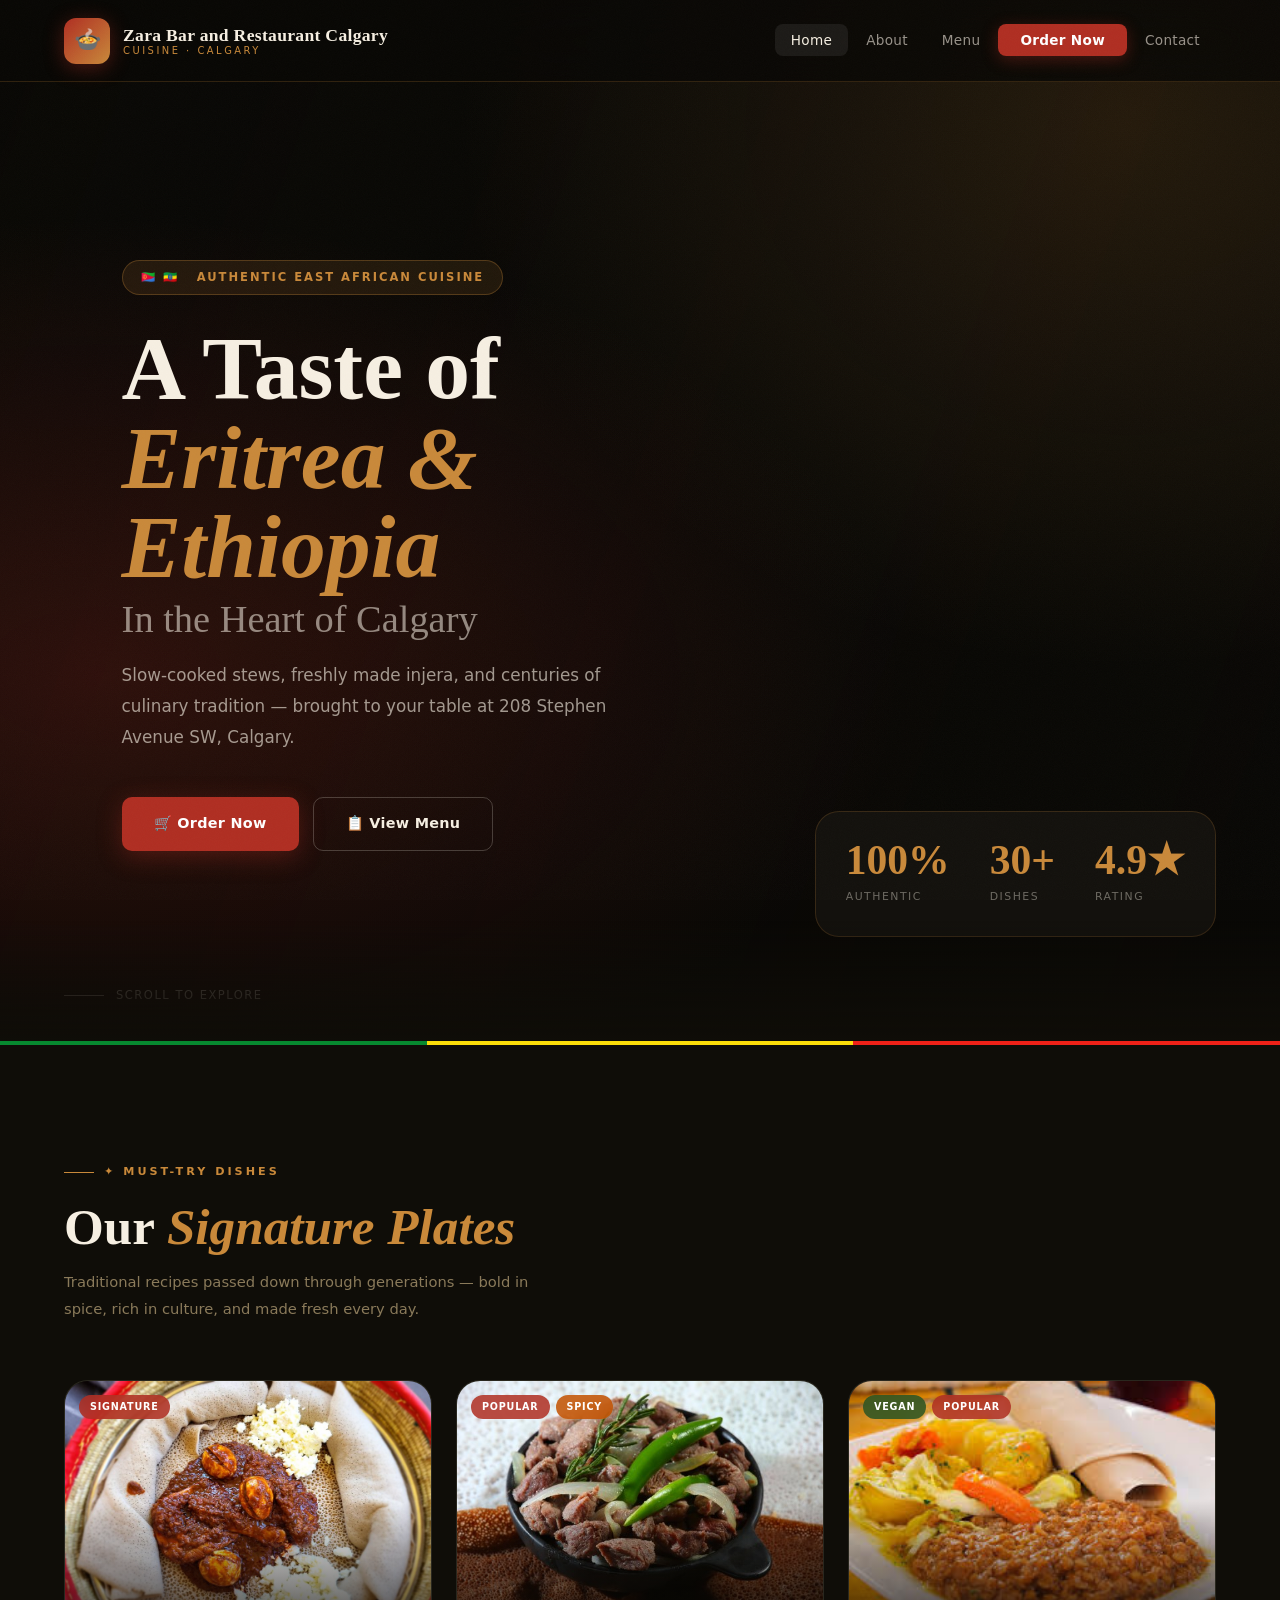
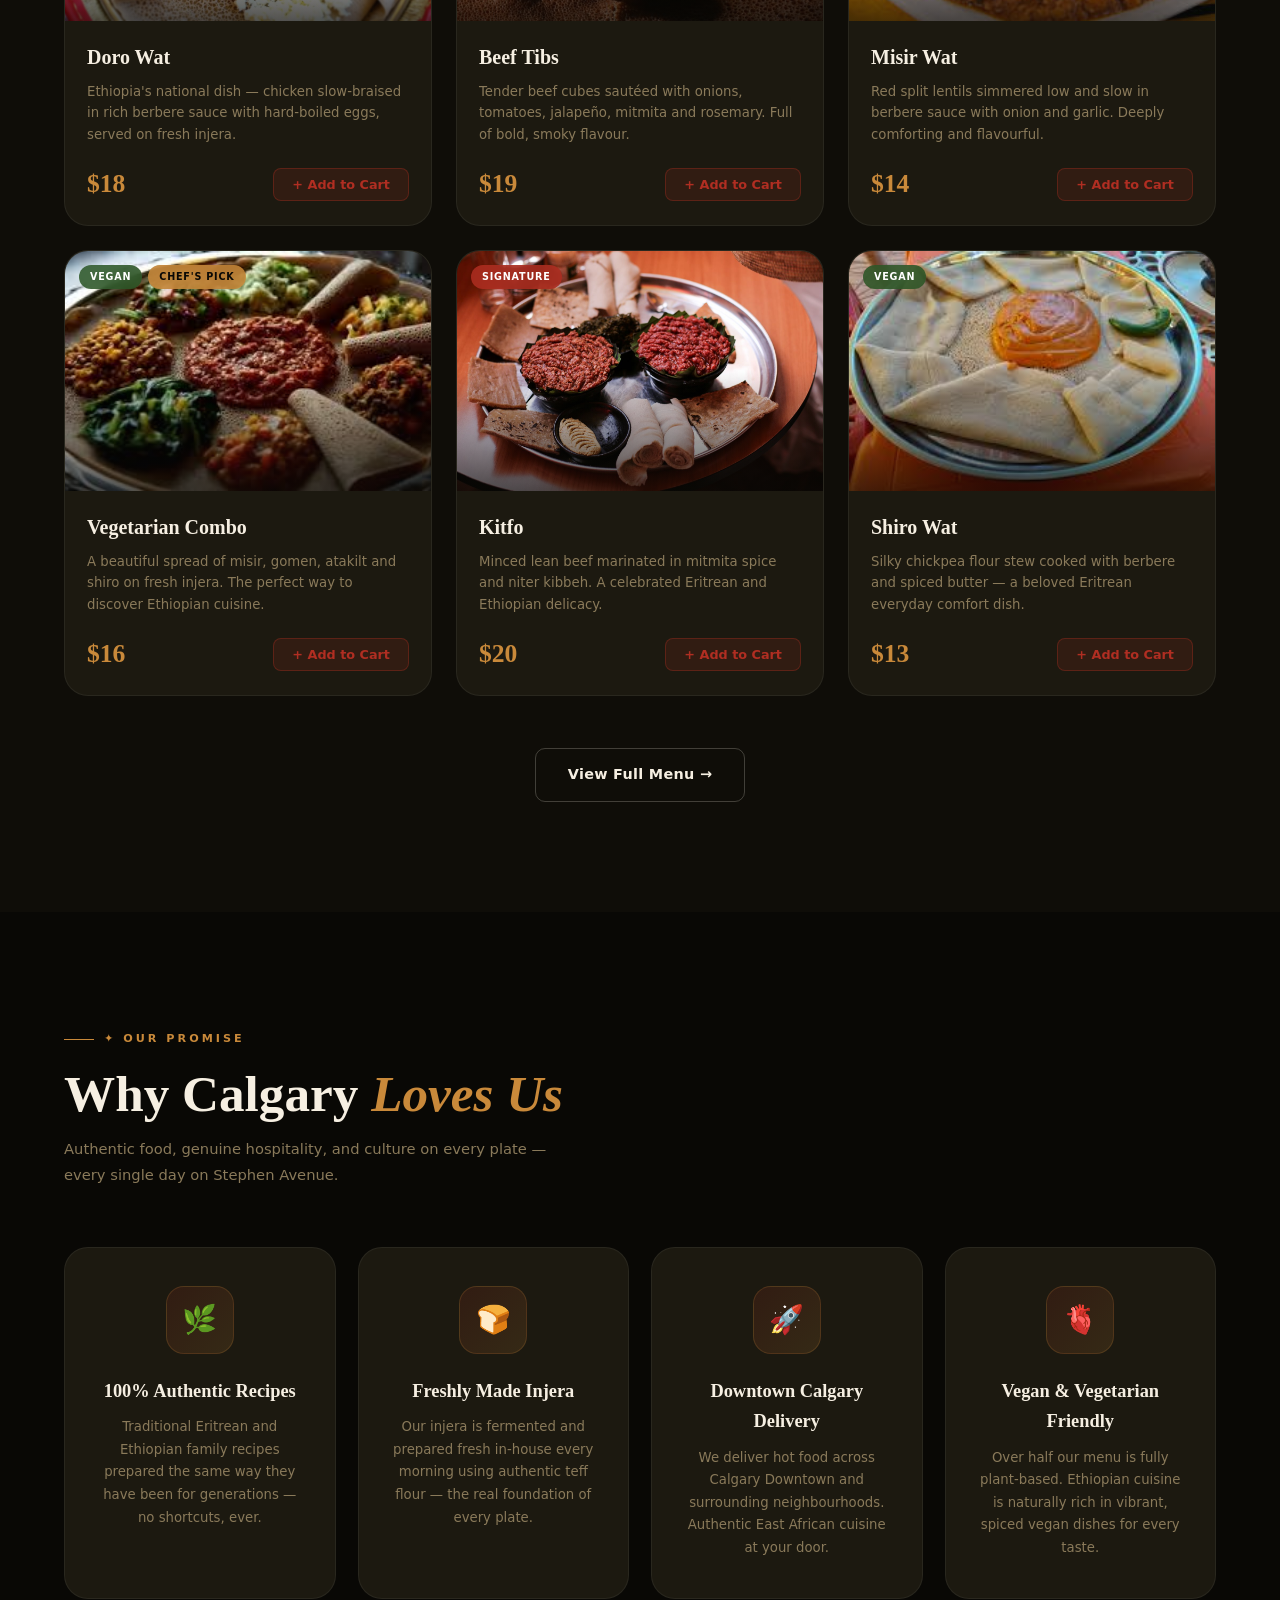
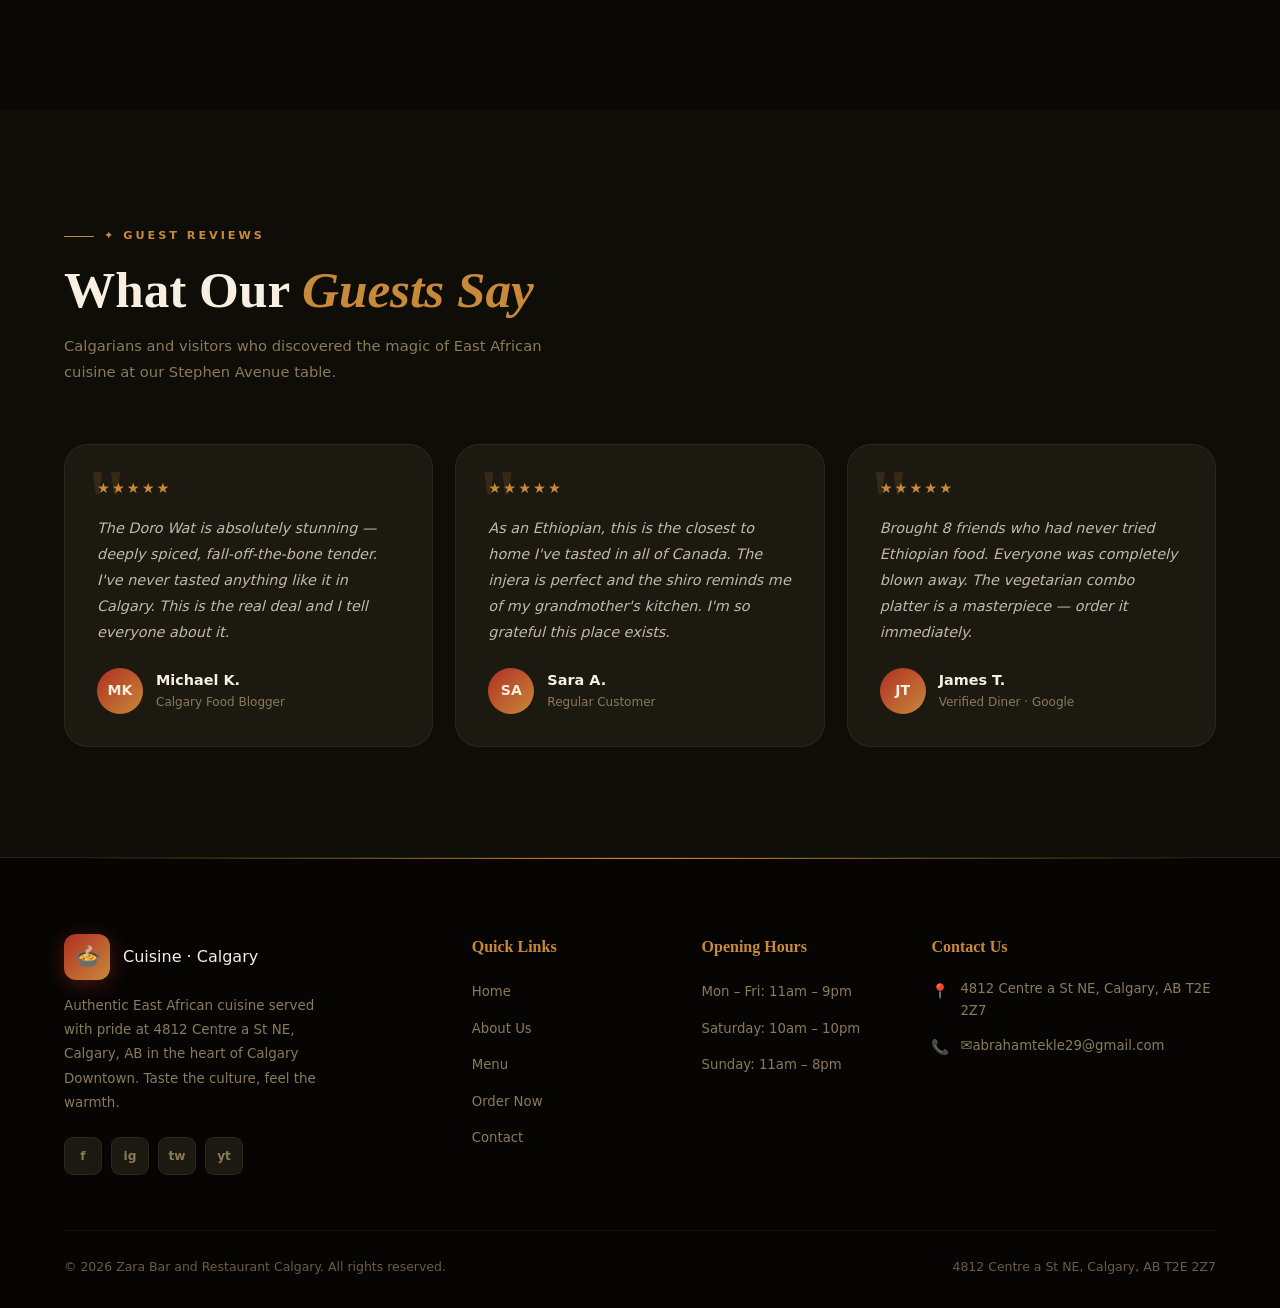
==== commit 27cfb48f: "Fix title and address in index.html" ====
--- a/index.html
+++ b/index.html
@@ -4,7 +4,7 @@
 <link rel="stylesheet" href="css/style.css">
 <meta charset="UTF-8">
 <meta name="viewport" content="width=device-width, initial-scale=1.0">
-<title>Zara Bar and Restaurant— Calgary </title>
+<title>Zara Bar and Restaurant Calgary </title>
 
 </head>
 <body>
@@ -14,7 +14,7 @@
   <a href="index.html" class="logo">
     <div class="logo-mark">🍲</div>
     <div class="logo-text">
-      <span class="logo-main">Zara Bar and Restaurant— Calgary</span>
+      <span class="logo-main">Zara Bar and Restaurant Calgary</span>
       <span class="logo-sub">Cuisine · Calgary</span>
     </div>
   </a>
@@ -207,11 +207,11 @@
       <a href="index.html" class="logo">
         <div class="logo-mark">🍲</div>
         <div class="logo-text">
-          <span class="logo-main">Eritrean & Ethiopian</span>
+          <span class="Zara Bar and Restaurant Calgary</span>
           <span class="logo-sub">Cuisine · Calgary</span>
         </div>
       </a>
-      <p>Authentic East African cuisine served with pride at 208 Stephen Avenue SW, in the heart of Calgary Downtown. Taste the culture, feel the warmth.</p>
+      <p>Authentic East African cuisine served with pride at 4812 Centre a St NE, Calgary, AB in the heart of Calgary Downtown. Taste the culture, feel the warmth.</p>
       <div class="socials"><a href="#">f</a><a href="#">ig</a><a href="#">tw</a><a href="#">yt</a></div>
     </div>
     <div class="footer-col">
@@ -240,7 +240,7 @@
     </div>
   </div>
   <div class="footer-bottom">
-    <span>© 2026 Zara Bar and Restaurant— Calgary Calgary. All rights reserved.</span>
+    <span>© 2026 Zara Bar and Restaurant Calgary. All rights reserved.</span>
     <span>4812 Centre a St NE, Calgary, AB T2E 2Z7</span>
   </div>
 </footer>
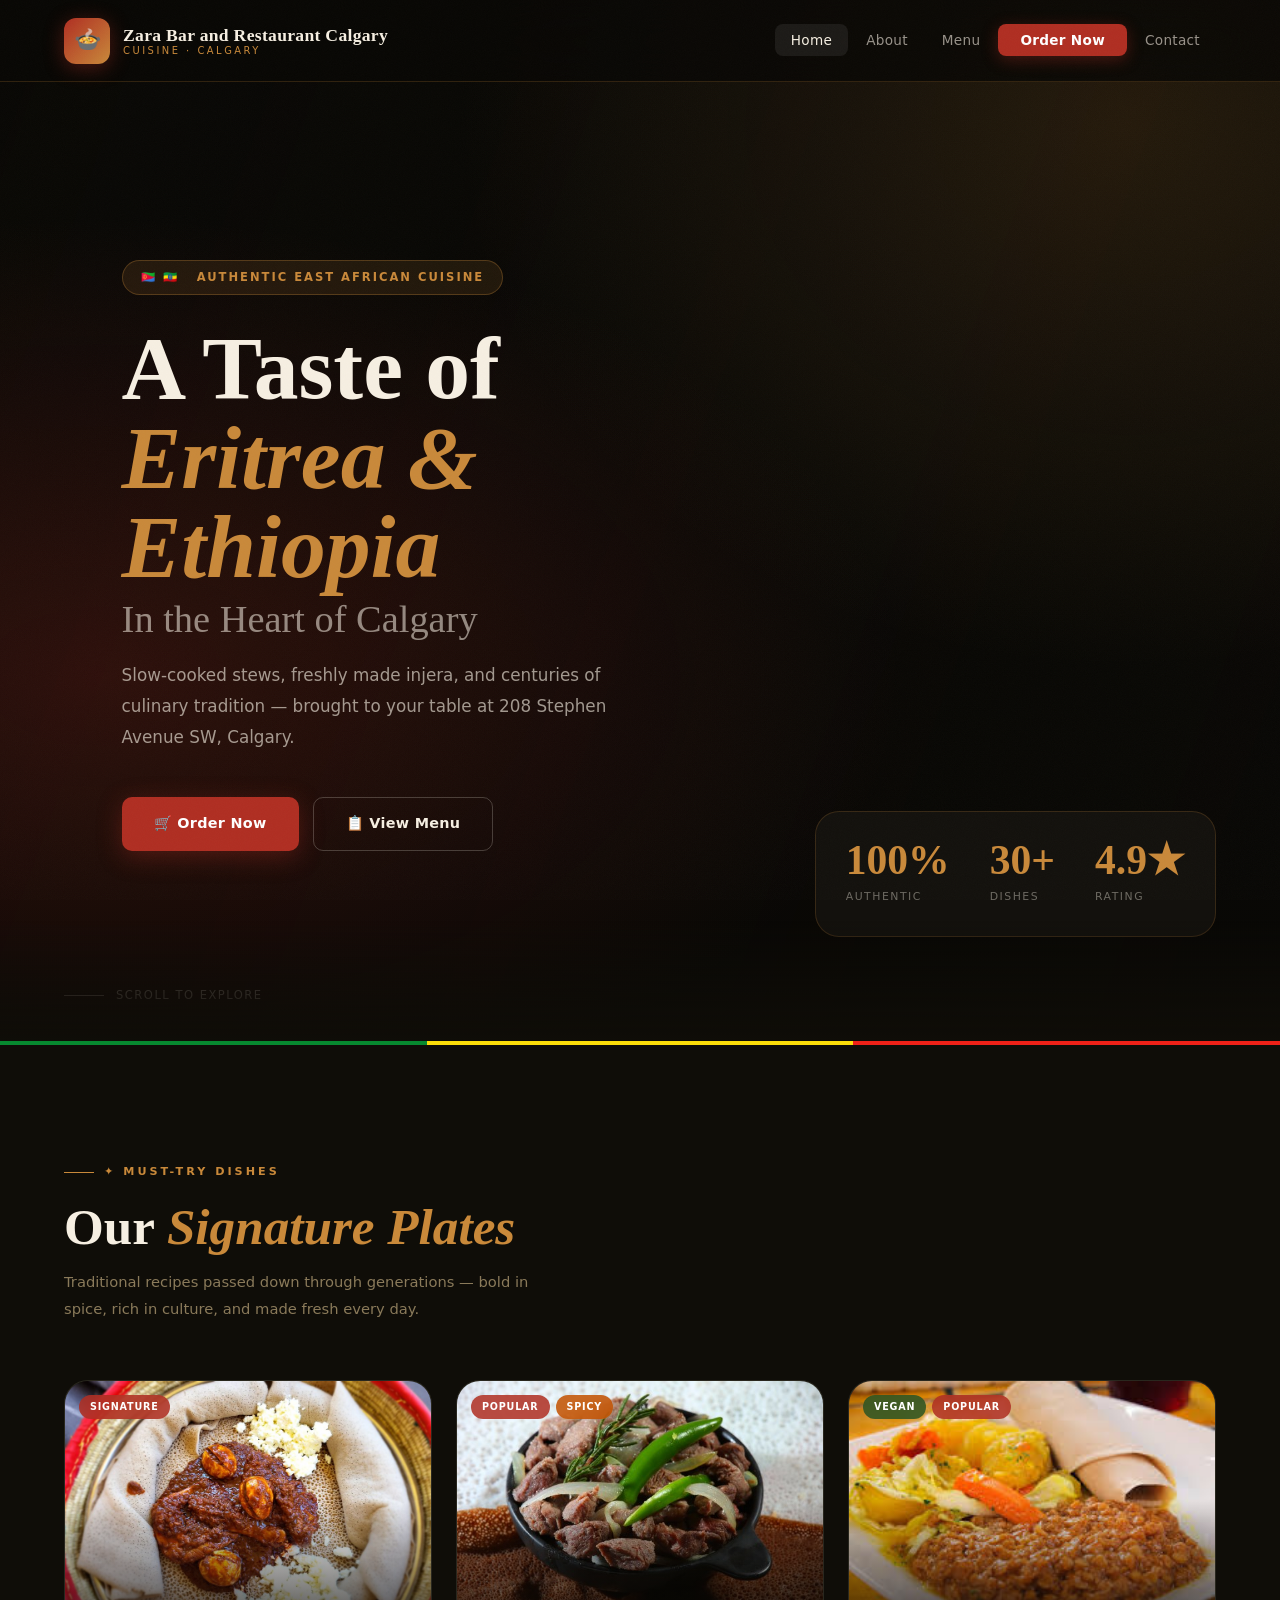
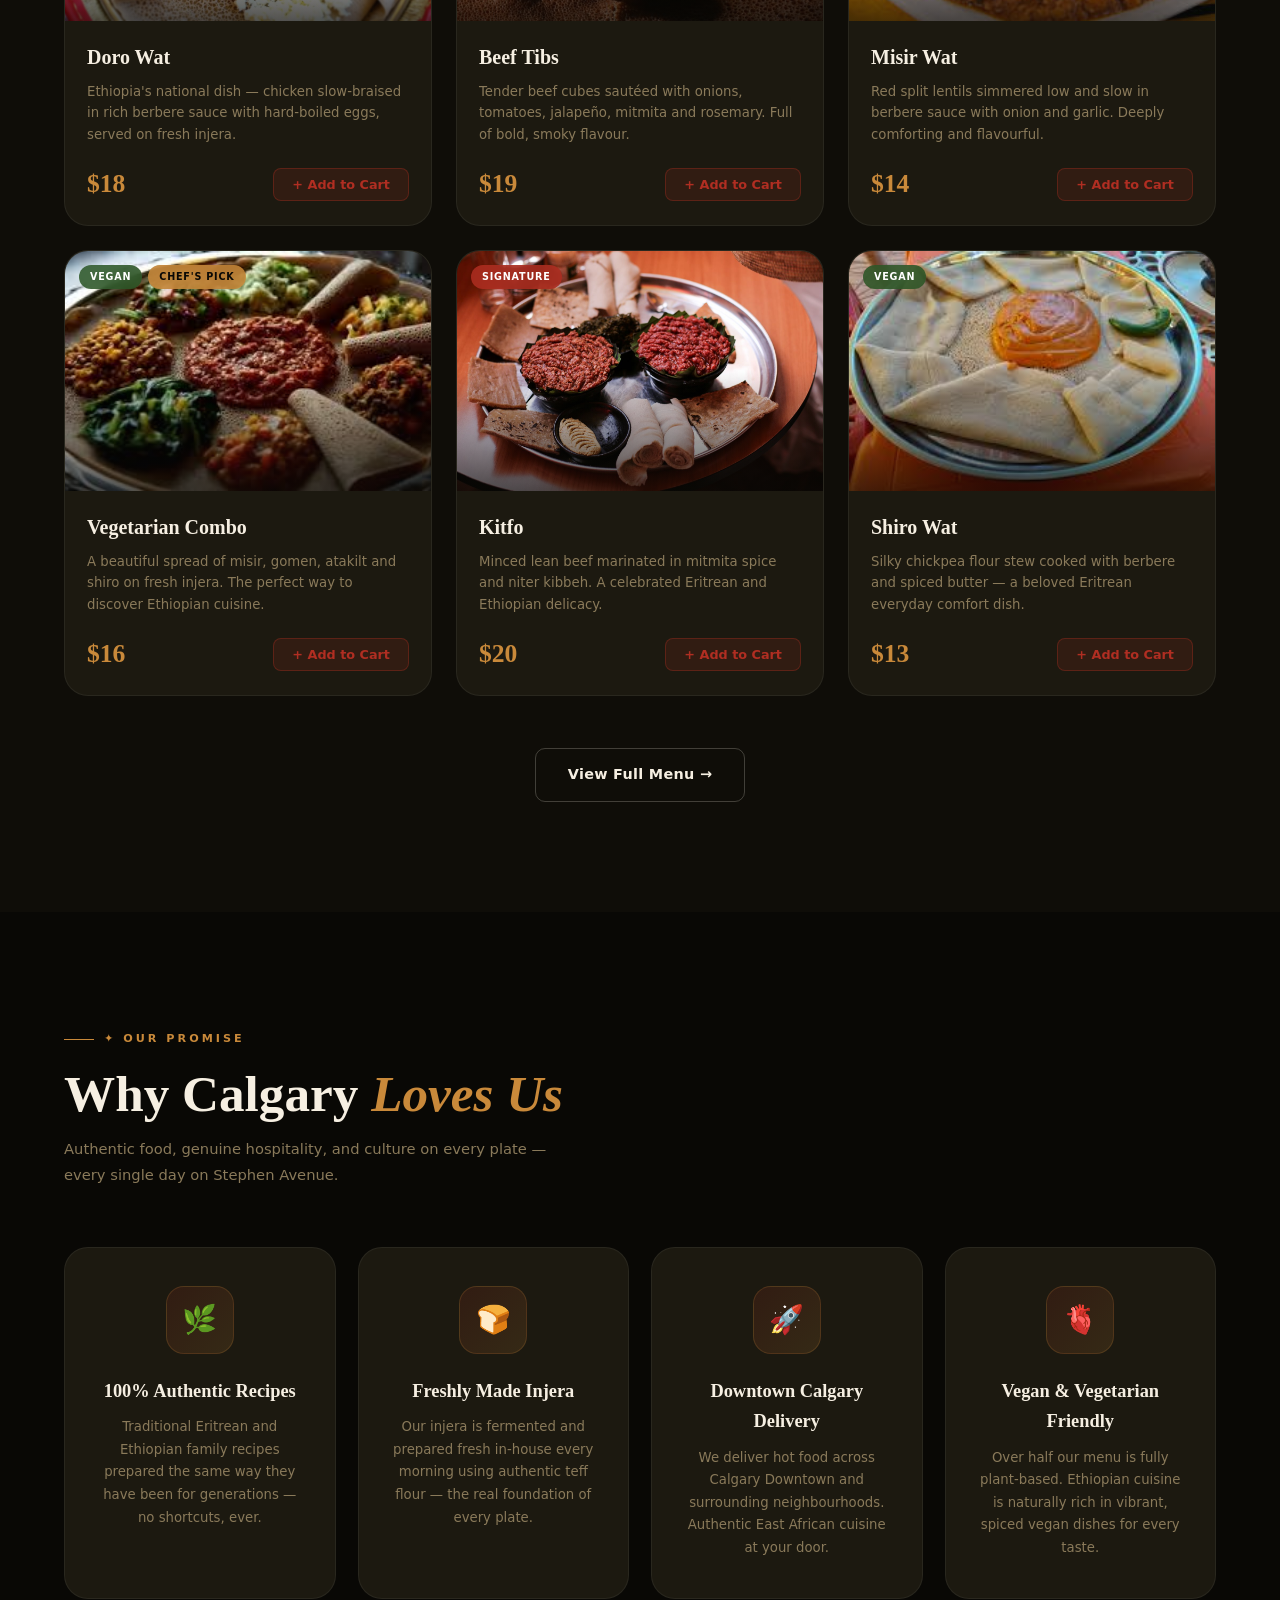
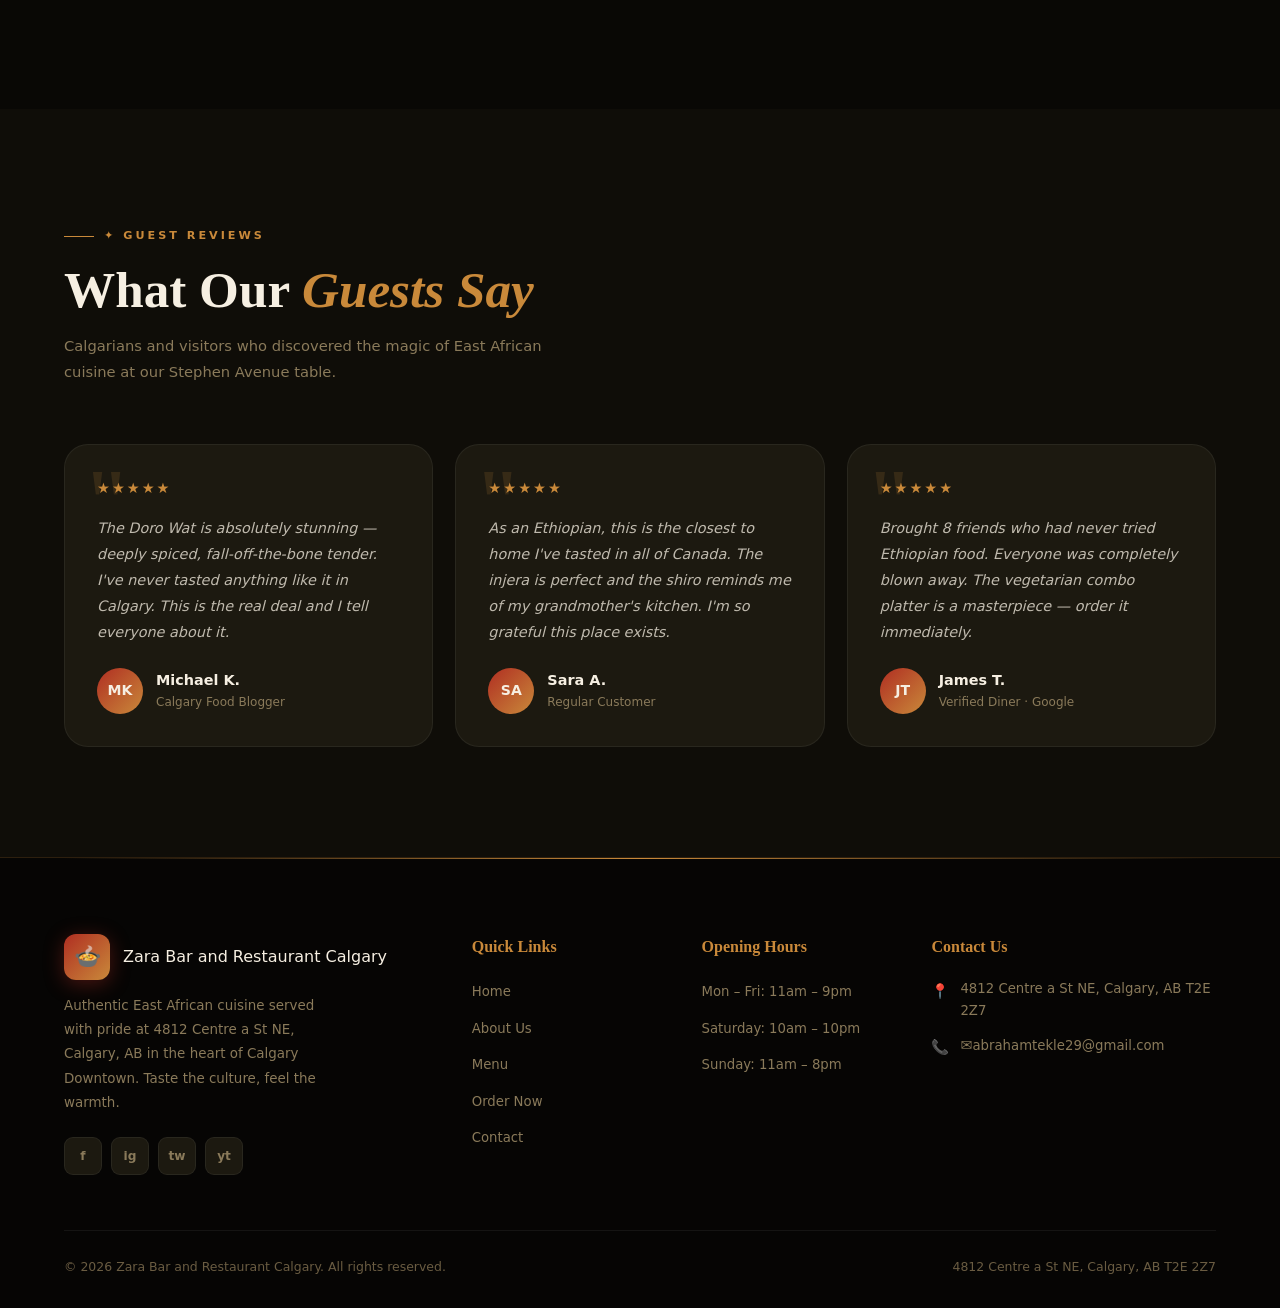
==== commit 9e000d45: "Update logo subtitle in index.html" ====
--- a/index.html
+++ b/index.html
@@ -208,7 +208,7 @@
         <div class="logo-mark">🍲</div>
         <div class="logo-text">
           <span class="Zara Bar and Restaurant Calgary</span>
-          <span class="logo-sub">Cuisine · Calgary</span>
+          <span class="logo-sub">Zara Bar and Restaurant Calgary</span>
         </div>
       </a>
       <p>Authentic East African cuisine served with pride at 4812 Centre a St NE, Calgary, AB in the heart of Calgary Downtown. Taste the culture, feel the warmth.</p>
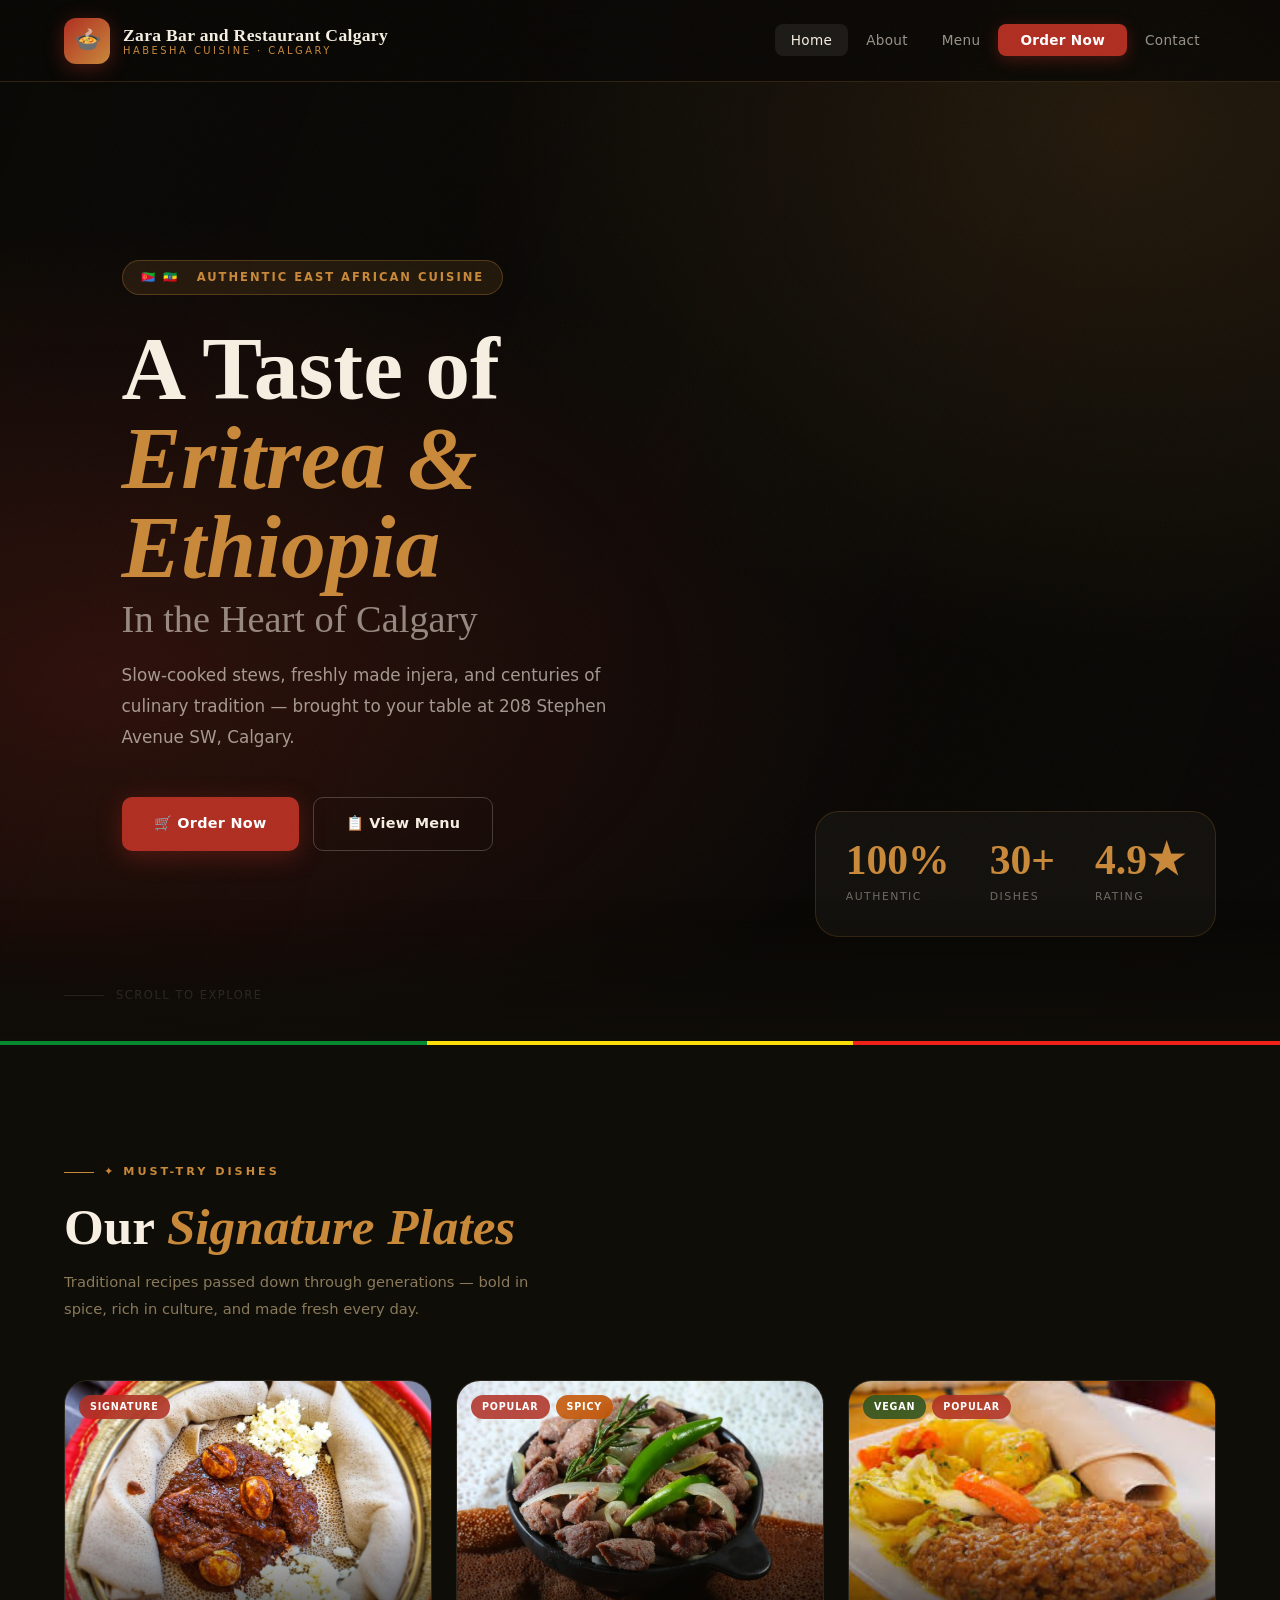
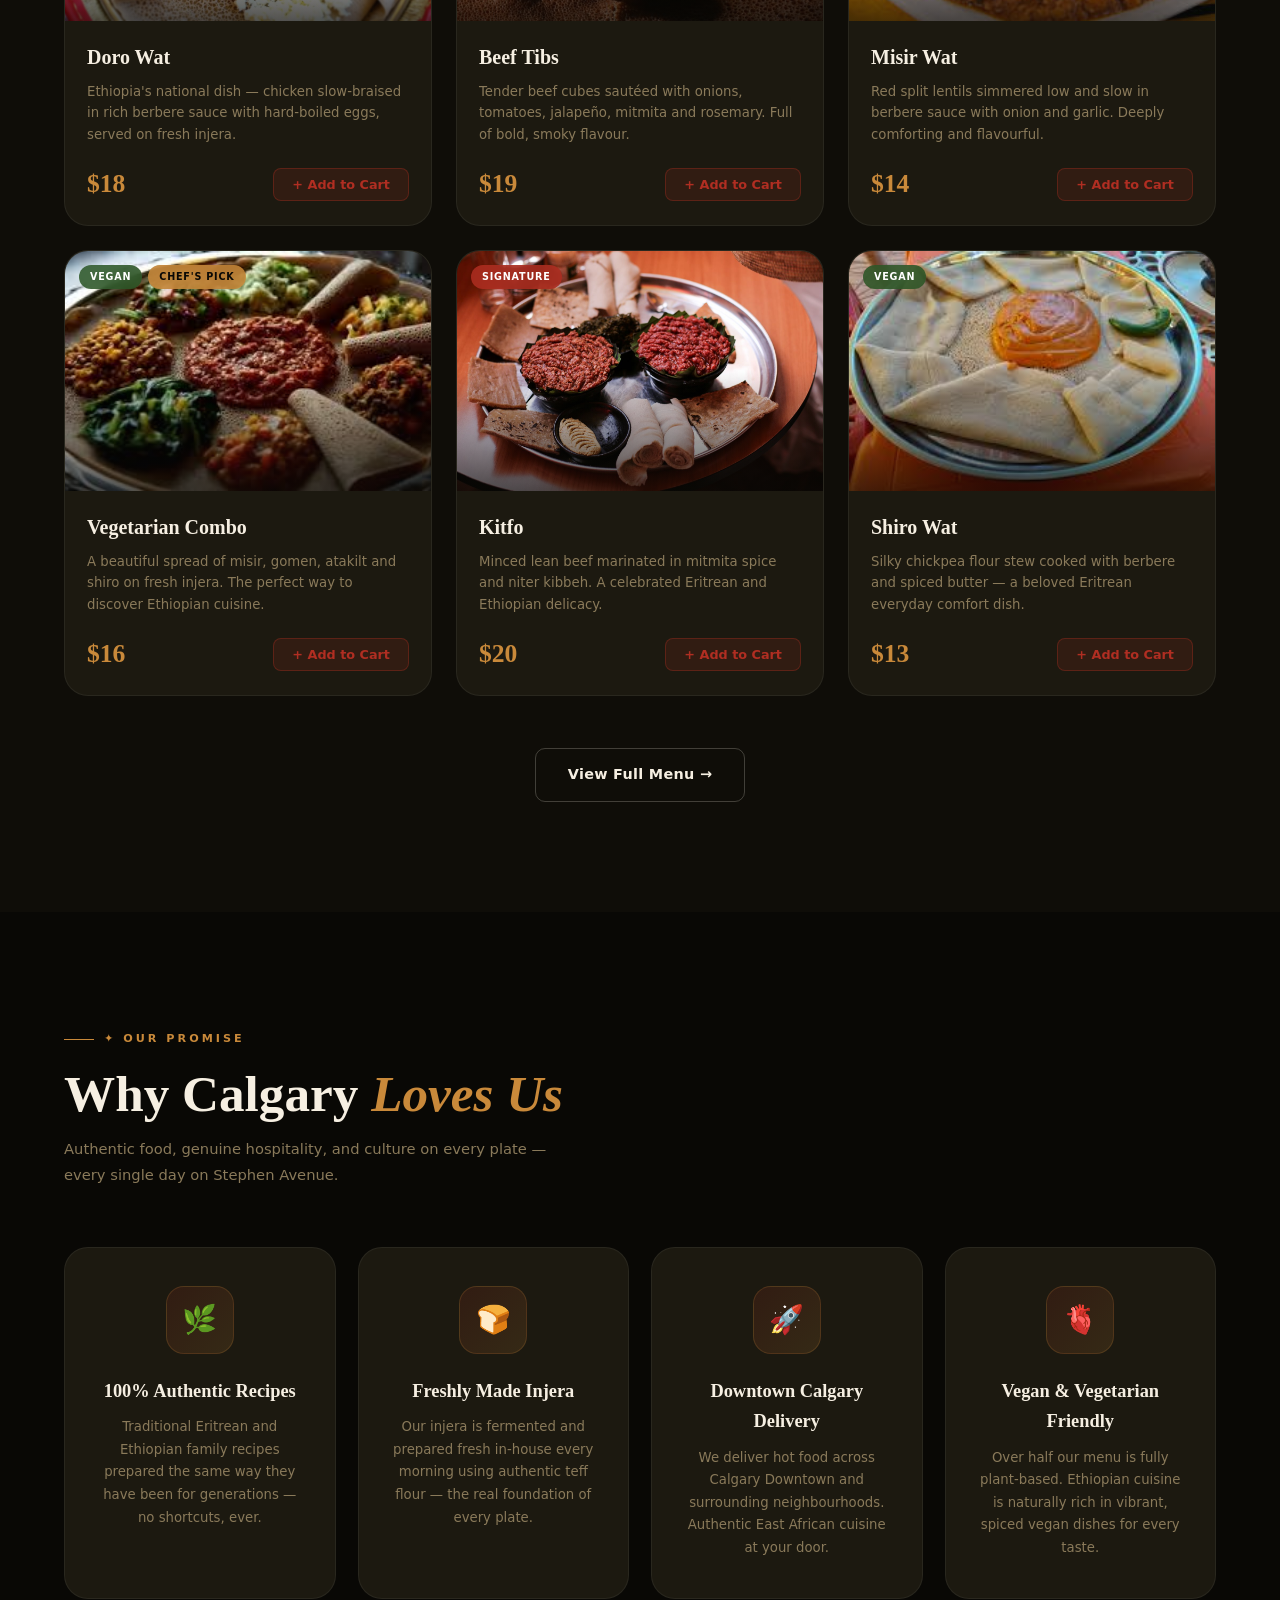
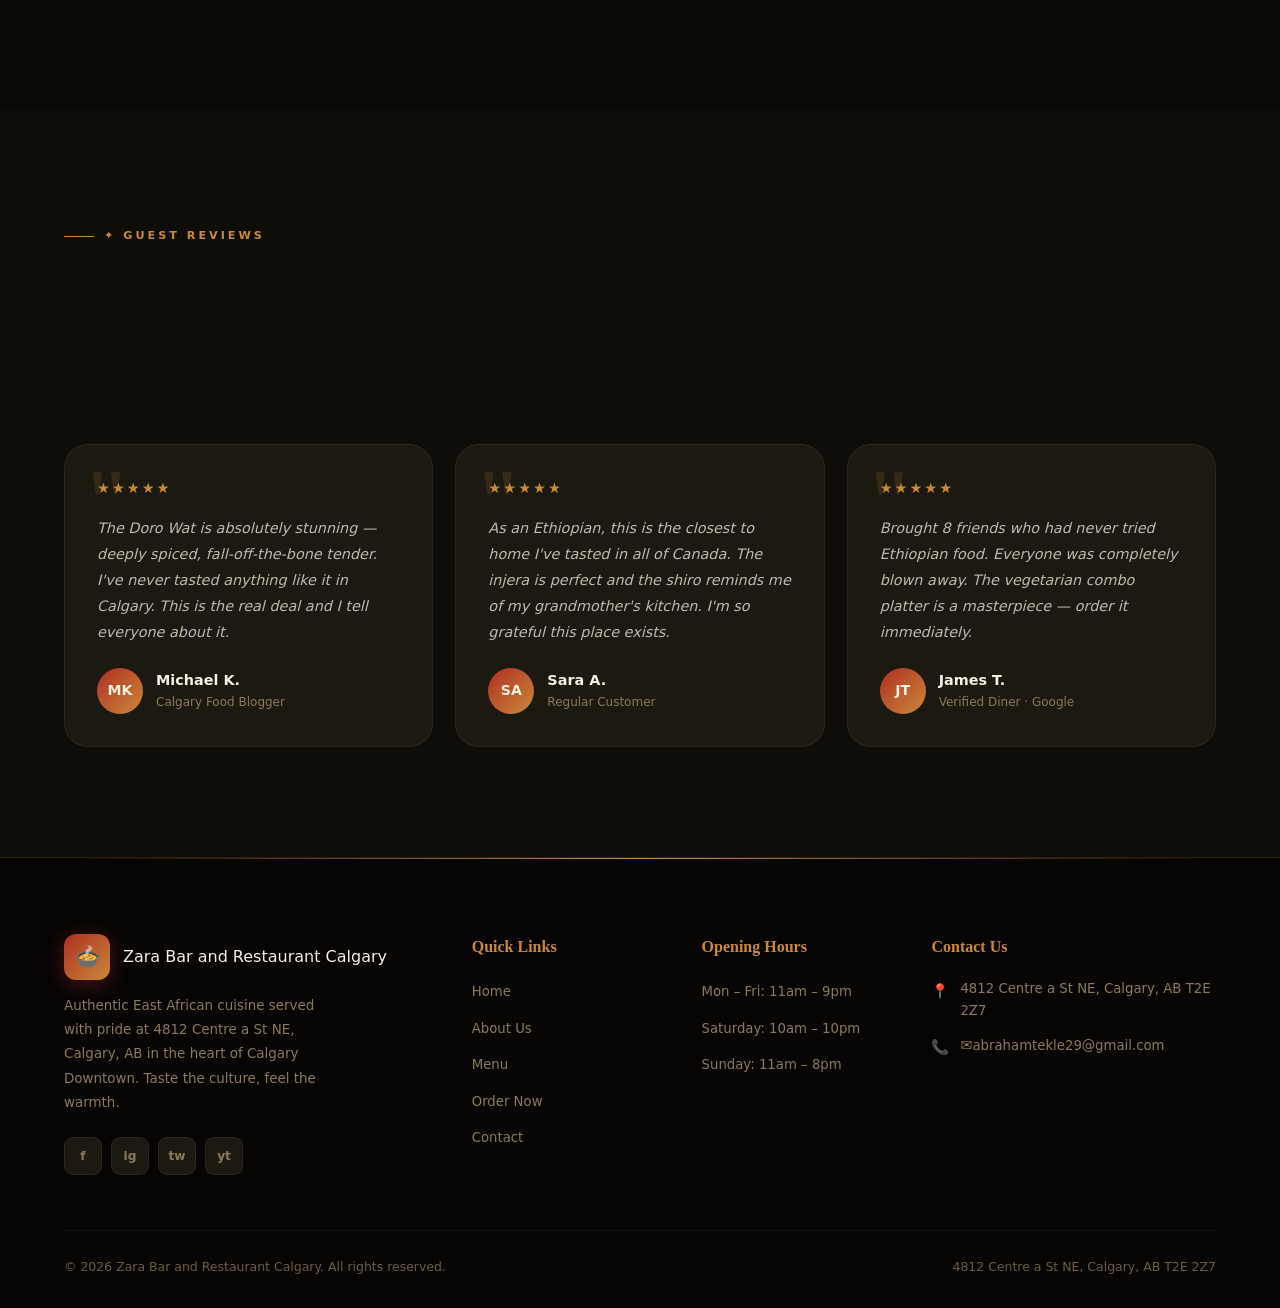
==== commit 9f496679: "Update restaurant cuisine description in index.html" ====
--- a/index.html
+++ b/index.html
@@ -15,7 +15,7 @@
     <div class="logo-mark">🍲</div>
     <div class="logo-text">
       <span class="logo-main">Zara Bar and Restaurant Calgary</span>
-      <span class="logo-sub">Cuisine · Calgary</span>
+      <span class="logo-sub">Habesha Cuisine · Calgary</span>
     </div>
   </a>
   <ul class="nav-links" id="navLinks">
